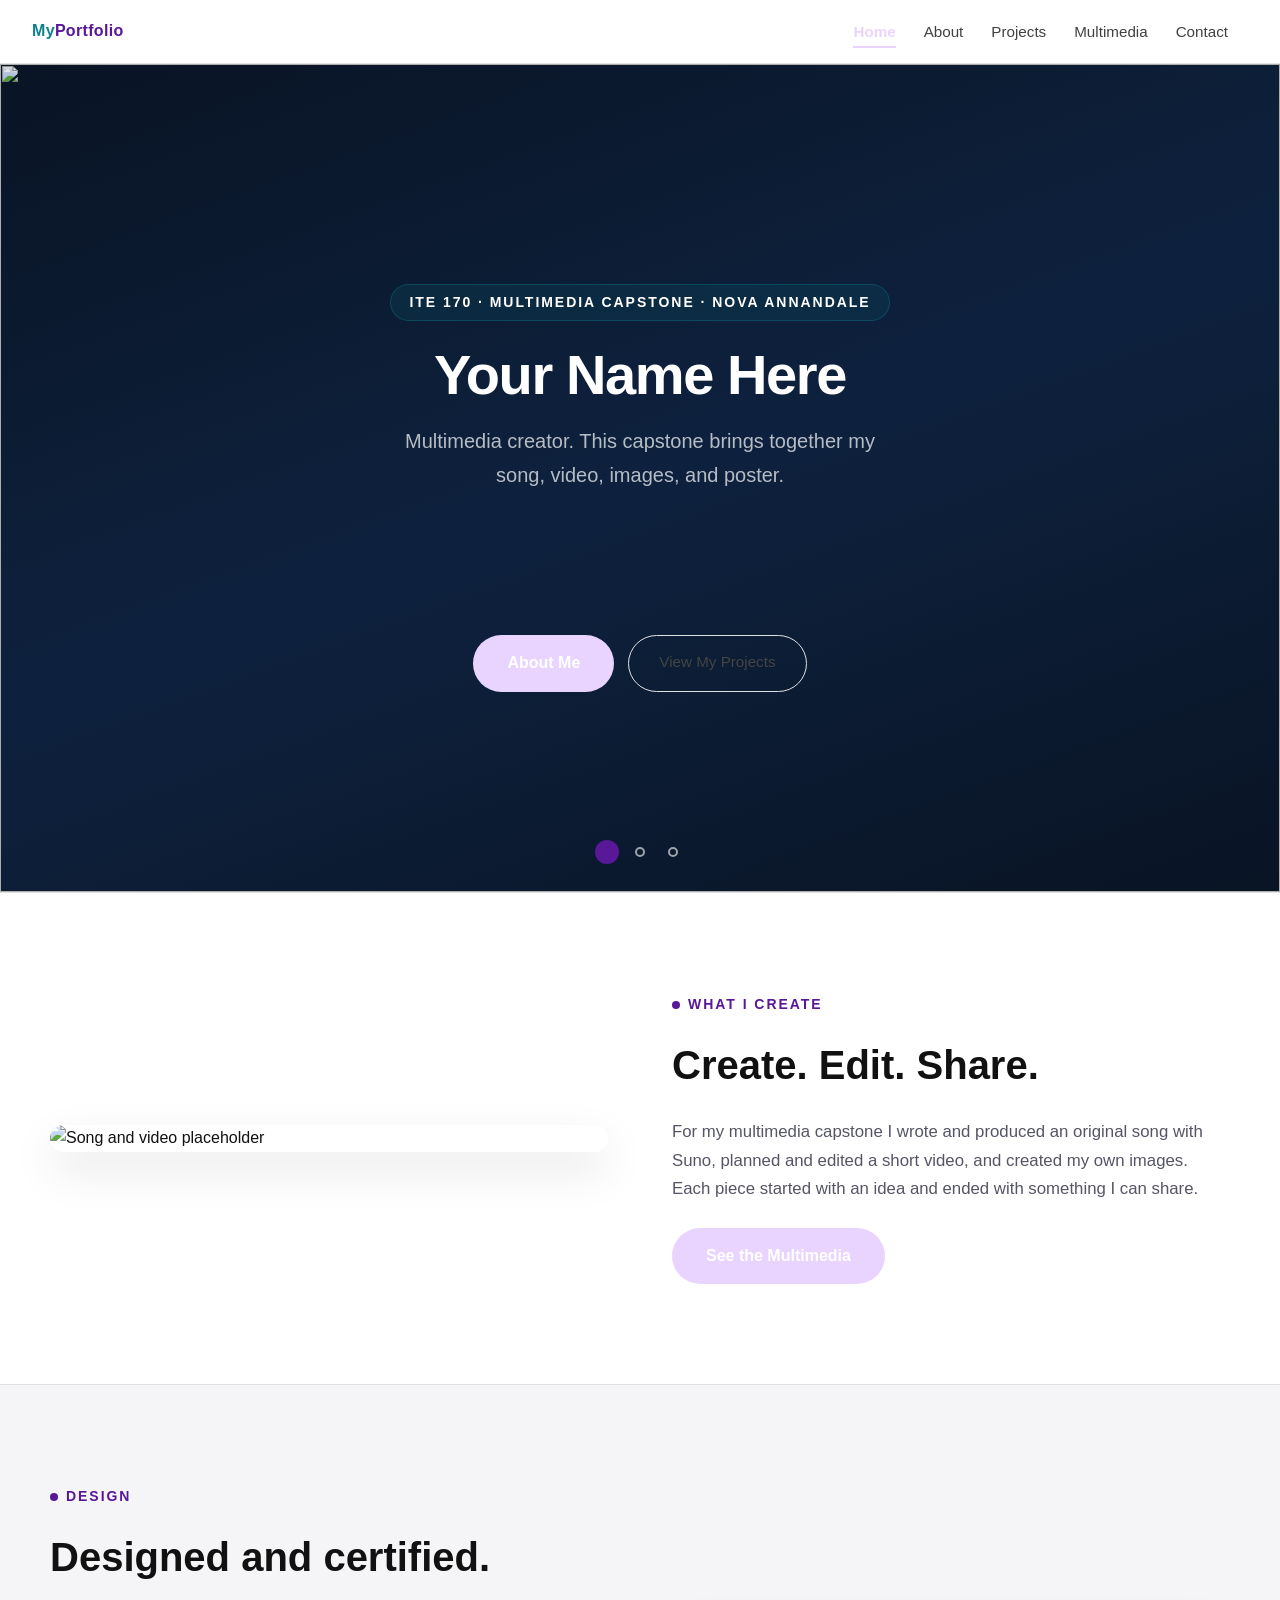
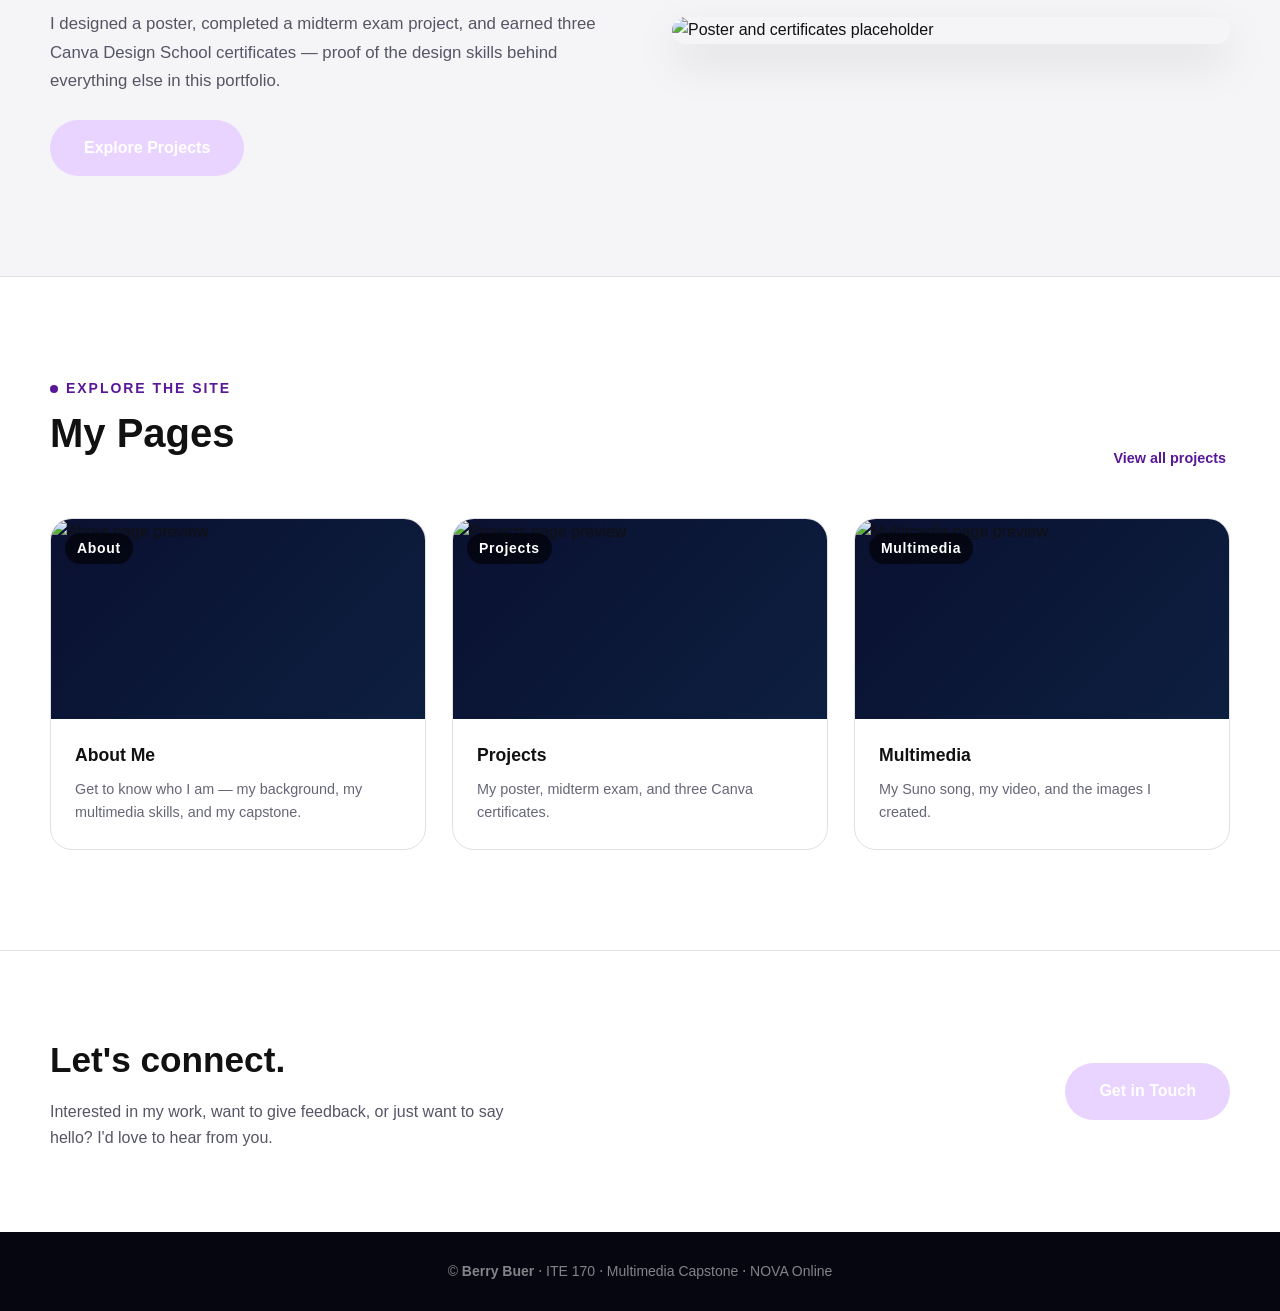
==== index.html @ a305ce29 "Initial upload of contents Minor changes to HTML content Major changes to CSS condense major CSS e" ====
<!DOCTYPE html>
<html lang="en">

<head>
  <meta charset="UTF-8">
  <meta name="viewport" content="width=device-width, initial-scale=1.0">
  <title>Multimedia Capstone Portfolio &ndash; ITE 170</title>
  <link rel="stylesheet" href="css/style.css">
  <style>
    /* The active slideshow dot pulses with the glowing ripple animation */
    .slide-dots button.active {
      animation: pulse-glow 1.8s ease-out infinite;
    }

    /* Dots grow smoothly when hovered */
    .slide-dots button {
      transition: transform .25s ease, background .3s, border-color .3s;
    }

    .slide-dots button:hover {
      transform: scale(1.35);
    }

    /* Skill icons wiggle and turn purple when you hover their card */
    .skill-card .skill-icon {
      display: inline-block;
      transition: transform .3s ease, color .3s ease;
    }

    .skill-card:hover .skill-icon {
      animation: wiggle .6s ease-in-out;
      color: var(--accent);
    }

    /* Skill bar fill upgrade: a shimmering gradient that also "grows" in.
       transform-origin: left center makes scaleX grow from the LEFT edge
       (like a loading bar) instead of from the middle. It starts at
       scaleX(0) (zero width) and animates to full width when JS adds
       the "visible" class to the card. */
    .skill-bar-fill {
      background: linear-gradient(90deg,
          var(--accent) 0%,
          #93c5fd 40%,
          #ffffff 50%,
          #93c5fd 60%,
          var(--accent) 100%);
      background-size: 200% 100%;
      /* extra-wide gradient so shimmer can slide */
      animation: shimmer 3s linear infinite;

      transform-origin: left center;
      transform: scaleX(0);
      transition: transform 1.2s cubic-bezier(.2, .8, .2, 1);
    }

    /* The image inside each slide fills the whole slide.
       object-fit: cover scales the image to cover the box completely
       (cropping the edges if needed) instead of squishing it. */
    .slide-media {
      position: absolute;
      inset: 0;
      width: 100%;
      height: 100%;
      object-fit: cover;
      object-position: center;
      /* keep the middle of the image visible */
    }

    /* Fallback dark-blue gradient backgrounds for each of the three slides,
       shown behind (or instead of) the slide images */
    .hero-slide:nth-child(1) {
      background: linear-gradient(160deg, #0a1628 0%, #0f2545 50%, #0a1628 100%);
    }

    .hero-slide:nth-child(2) {
      background: linear-gradient(160deg, #0c1a35 0%, #102040 50%, #080e20 100%);
    }

    .hero-slide:nth-child(3) {
      background: linear-gradient(160deg, #080e20 0%, #0e1e38 50%, #0c1a35 100%);
    }

    /* Semi-transparent dark tint layered over the slide images (z-index: 2,
       above the slides) so the white hero text stays easy to read. */
    .hero::before {
      content: "";
      position: absolute;
      inset: 0;
      background: var(--shadow);
      z-index: 2;
    }

    /* The text/buttons block. z-index: 3 puts it above the slides (0-1)
       and the dark tint (2), so it's always readable and clickable. */
    .hero-content {
      position: relative;
      z-index: 3;
      max-width: 840px;
      display: flex;
      flex-direction: column;
      align-items: center;
    }

    /* Container for the three rotating text blocks. The min-height reserves
       space so the layout doesn't jump when texts of different lengths swap. */
    .slide-text-wrapper {
      position: relative;
      width: 100%;
      min-height: 260px;
      margin-bottom: 32px;
    }

    /* Small pill-shaped badge above the headline ("ITE 170 · Multimedia...") */
    .hero-eyebrow {
      display: inline-block;
      font-size: .875rem;
      font-weight: 700;
      letter-spacing: .14em;
      text-transform: uppercase;
      color: var(--white);
      background: color-mix(in srgb, var(--blue) 14%, transparent);
      border: 1px solid color-mix(in srgb, var(--blue) 35%, transparent);
      padding: 6px 18px;
      border-radius: 999px;
      margin-bottom: 22px;
    }

    /* Big hero heading style (kept for pages that use an <h1> in the hero).
       clamp(min, preferred, max) makes the font size scale with the screen
       width but never smaller than 2.6rem or larger than 4.8rem.
       The heading is plain white, so it reads clearly over every slide. */
    .hero h1 {
      font-size: clamp(2.6rem, 6.5vw, 4.8rem);
      font-weight: 900;
      color: var(--white);
      line-height: 1.08;
      letter-spacing: -.025em;
      margin-bottom: 22px;
    }

    /* Subtitle paragraph under the hero heading (also responsive via clamp) */
    .hero-sub {
      font-size: clamp(1rem, 2.2vw, 1.3rem);

      color: var(--whiteShadow);

      max-width: 520px;

      margin: 0 auto 42px;

      line-height: 1.7;
    }

    /* Row of hero buttons; flex-wrap lets them stack on narrow screens */
    .hero-buttons {
      display: flex;
      gap: 14px;
      justify-content: center;

      flex-wrap: wrap;
    }

    /* ===== HERO SLIDESHOW ===== */

    /* The big dark banner at the top of the page. position: relative makes
       it the anchor that the absolutely-positioned slides sit inside.
       min-height: 92vh = almost the full height of the browser window.
       overflow: hidden clips anything that pokes outside the box. */
    .hero {
      position: relative;
      min-height: 92vh;
      display: flex;
      align-items: center;
      justify-content: center;
      text-align: center;
      padding: 120px 24px 100px;
      overflow: hidden;
      background: var(--mainText);
    }

    /* Each slide is stretched to fill the entire hero (inset: 0 = pin all
       four edges). All slides are stacked in the same spot; opacity: 0
       hides them, and the transition creates the slow cross-fade. */
    .hero-slide {
      position: absolute;
      inset: 0;

      opacity: 0;
      transition: opacity 1.2s ease;

      z-index: 0;
      background: var(--shadow);
    }

    /* The slide JavaScript marks "active" fades in and sits on top */
    .hero-slide.active {
      opacity: 1;
      z-index: 1;
    }

    /* ===== SLIDESHOW DOTS & ROTATING SLIDE TEXT ===== */

    /* Row of dot buttons pinned near the bottom of the hero.
       left: 50% + translateX(-50%) is the classic centering trick:
       move the left edge to the middle, then shift back by half its width. */
    .slide-dots {
      position: absolute;
      bottom: 28px;

      left: 50%;
      transform: translateX(-50%);

      display: flex;
      gap: 9px;
      z-index: 10;
    }

    /* Each dot: a small hollow circle */
    .slide-dots button {
      width: 9px;
      height: 9px;
      border-radius: 50%;

      border: 2px solid rgba(255, 255, 255, 0.35);

      background: transparent;

      cursor: pointer;
      transition: background .3s, border-color .3s;
      padding: 0;
    }

    /* The dot for the current slide fills in with the accent color */
    .slide-dots button.active {
      background: var(--accent);
      border-color: var(--accent);
    }

    /* The three headline/paragraph blocks are stacked on top of each other
       (all absolutely positioned at the same spot) and hidden by default.
       pointer-events: none makes invisible ones unclickable. */
    .slide-text {
      position: absolute;
      top: 0;
      left: 0;
      width: 100%;
      text-align: center;

      opacity: 0;
      transition: opacity 1.2s ease;

      pointer-events: none;
    }

    /* The "active" text block fades in and becomes clickable again */
    .slide-text.active {
      opacity: 1;
      pointer-events: auto;
    }

    /* Big white headline inside each slide text (responsive size via clamp).
       Slide 1 uses h1 (the page's main heading); slides 2 and 3 use h2. */
    .slide-text h1,
    .slide-text h2 {
      font-size: clamp(2rem, 5vw, 3.5rem);
      font-weight: 900;
      color: #fff;
      line-height: 1.15;
      margin-bottom: 16px;
      text-align: center;
    }

    /* Supporting paragraph under each slide headline */
    .slide-text p {
      font-size: clamp(1rem, 2vw, 1.25rem);
      color: rgba(255, 255, 255, 0.7);
      max-width: 520px;
      text-align: center;
      line-height: 1.7;
    }

    /* ===== CONTENT SECTIONS (SHARED STYLES) ===== */

    /* Small uppercase purple label above each section heading
       (e.g. "WHAT I BUILD") */
    .section-label {
      display: block;

      font-size: .875rem;
      font-weight: 800;
      letter-spacing: .14em;

      text-transform: uppercase;
      color: var(--accent);

      margin-bottom: 10px;
    }

    /* Main section heading; clamp() scales it between 1.7rem and 2.5rem
       depending on screen width */
    .section-heading {
      font-size: clamp(1.7rem, 3.2vw, 2.5rem);

      font-weight: 800;
      line-height: 1.15;
      color: var(--mainText);
      margin-bottom: 14px;
    }

    /* Gray descriptive paragraph under section headings */
    .section-sub {
      font-size: 1.05rem;
      color: #556;

      line-height: 1.7;
      max-width: 600px;
    }

    /* Generic centered content wrapper with a max width so text
       doesn't stretch too wide on big monitors */
    .inner {
      max-width: 1180px;
      margin: 0 auto;

      padding: 0 24px;
    }

    /* Base spacing for every big page section, with a thin divider on top */
    .section {
      padding: 100px 24px;

      border-top: 1px solid var(--soft-border);
    }

    /* Alternating section backgrounds: white vs. light gray */
    .section.white {
      background: var(--white);
    }

    .section.gray {
      background: var(--bg);
    }

    /* Two-column feature layout: image in one column, text in the other,
       side by side and vertically centered (CSS Grid, 1fr 1fr = equal halves) */
    .feature-inner {
      max-width: 1180px;
      margin: 0 auto;

      display: grid;
      grid-template-columns: 1fr 1fr;

      gap: 64px;

      align-items: center;
    }

    /* The "reverse" trick: direction: rtl (right-to-left) makes the grid
       lay out its columns in the opposite order, so the image swaps sides
       WITHOUT changing the HTML. */
    .feature-inner.reverse {
      direction: rtl;
    }

    /* ...but set the children back to ltr so the text itself still
       reads normally left-to-right */
    .feature-inner.reverse>* {
      direction: ltr;
    }

    /* The text column: stacks label, heading, paragraph, and button vertically */
    .feature-text {
      display: flex;
      flex-direction: column;
      gap: 16px;
    }

    /* Dark rounded placeholder box used when a feature has no real image yet */
    .feature-visual .placeholder {
      width: 100%;
      min-height: 340px;
      border-radius: 24px;
      background: linear-gradient(135deg, #080d2a, #0a1f3a);
      box-shadow: var(--card-shadow);
      display: flex;
      align-items: center;
      justify-content: center;

      color: var(--whiteShadow);

      font-size: .875rem;
      text-align: center;
      padding: 24px;
    }

    /* Bigger tap area for the slideshow dots (24 x 24), the dot itself stays small */
    .slide-dots button {
      width: 24px;
      height: 24px;
      padding: 0;
      border: 0;
      background: transparent;
      position: relative;
      cursor: pointer;
    }

    .slide-dots button::before {
      content: "";
      position: absolute;
      inset: 7px;
      border-radius: 50%;
      border: 2px solid rgba(255, 255, 255, 0.6);
      background: transparent;
    }

    .slide-dots button.active::before {
      background: var(--accent);
      border-color: var(--accent);
    }
  </style>
  <!-- Loads the Phosphor icon font library from a CDN (lets us use <i> icon tags) -->
  <script defer src="https://unpkg.com/@phosphor-icons/web@2.1.2"></script>
</head>

<body>

  <!-- Dark, semi-transparent overlay that covers the page behind the mobile menu.
       Hidden by default; JavaScript shows it when the menu opens.
       Clicking it closes the mobile menu. -->
  <div class="mobile-overlay" id="mobileOverlay" onclick="closeMobileNav()"></div>

  <!-- ================= HEADER / TOP NAVIGATION BAR =================
       Fixed bar that stays pinned to the top of the screen while you scroll.
       Contains the site logo (brand), the desktop nav links, and the
       hamburger button that appears on small screens. -->
  <header>

    <!-- Site logo / brand name; links back to the home page.
         The <span> lets CSS color part of the name differently. -->
    <a class="brand" href="index.html">My<span>Portfolio</span>
    </a>

    <!-- Main navigation links, shown only on desktop-size screens.
         The "active" class highlights the page you are currently on. -->
    <nav class="desktop-nav">
      <a href="index.html" class="active">Home</a>
      <a href="about.html">About</a>
      <a href="projects.html">Projects</a>
      <a href="multimedia.html">Multimedia</a>
      <a href="contact.html">Contact</a>
    </nav>

    <!-- Right side of the header: holds the mobile hamburger button -->
    <div class="header-actions">

      <!-- Hamburger button: hidden on desktop, visible on small screens.
           Clicking it runs the JavaScript function that slides the mobile menu open.
           aria-label describes the button for screen readers. -->
      <button class="mobile-toggle" aria-label="Open navigation" onclick="openMobileNav()">
        <span class="bar"></span>
      </button>

    </div>

  </header>

  <!-- ================= MOBILE NAVIGATION DRAWER =================
       Slide-in menu for phones/tablets. It sits off-screen (right: -100%)
       until JavaScript adds the "open" class, which slides it into view.
       Every link also calls closeMobileNav() so the menu closes after you tap. -->
  <nav class="mobile-nav" id="mobileNav" aria-label="Mobile navigation">

    <!-- "X" button in the corner that closes the drawer -->
    <button class="mobile-nav-close" aria-label="Close navigation" onclick="closeMobileNav()">
      &times;
    </button>

    <!-- Small uppercase heading inside the drawer -->
    <span class="mobile-nav-label">Navigation</span>

    <!-- Same page links as the desktop nav, styled for the drawer -->
    <a href="index.html" class="active" onclick="closeMobileNav()">Home</a>
    <a href="about.html" onclick="closeMobileNav()">About</a>
    <a href="projects.html" onclick="closeMobileNav()">Projects</a>
    <a href="multimedia.html" onclick="closeMobileNav()">Multimedia</a>
    <a href="contact.html" onclick="closeMobileNav()">Contact</a>

    <!-- Call-to-action button pinned to the bottom of the drawer -->
    <div class="mobile-nav-cta">
      <a href="contact.html" onclick="closeMobileNav()">Let's Connect <i class="ph ph-arrow-right"
          aria-hidden="true"></i></a>
    </div>

  </nav>

  <!-- ================= MAIN PAGE CONTENT =================
       padding-top: 64px pushes the content down so it isn't hidden
       underneath the fixed 64px-tall header. -->
  <main class="page-main">

    <!-- ================= HERO SLIDESHOW =================
         Full-screen banner at the top of the page. Three background slides
         are stacked on top of each other; JavaScript rotates which one has
         the "active" class every 4 seconds, fading between them.
         The matching text blocks and dot buttons rotate in sync. -->
    <section class="hero">

      <!-- Slide 1 background image (starts visible because it has "active") -->
      <div class="hero-slide active">
        <img src="https://placehold.co/1920x1080/e8e8ed/86868b?text=Slide%5Cn1" class="slide-media" alt="">
      </div>

      <!-- Slide 2 background image (hidden until JavaScript makes it active) -->
      <div class="hero-slide">
        <img src="https://placehold.co/1920x1080/e8e8ed/86868b?text=Slide%5Cn2" class="slide-media" alt="">

      </div>

      <!-- Slide 3 background image -->
      <div class="hero-slide">
        <img src="https://placehold.co/1920x1080/e8e8ed/86868b?text=Slide%5Cn3" class="slide-media" alt="">
      </div>

      <!-- Text layer that sits on top of the slide images -->
      <div class="hero-content">

        <!-- Small pill-shaped badge above the headline -->
        <span class="hero-eyebrow">ITE 170 · Multimedia Capstone · NOVA Annandale</span>

        <!-- Holds the three headline/paragraph pairs; only the "active" one is visible,
             and it changes together with the background slides -->
        <div class="slide-text-wrapper">

          <!-- Text for slide 1 (visible first) -->
          <div class="slide-text active">
            <!-- h1: the one main heading on this page (screen readers jump to it) -->
            <h1>Your Name Here</h1>
            <p>Multimedia creator. This capstone brings together my
              song, video, images, and poster.</p>
          </div>

          <!-- Text for slide 2 -->
          <div class="slide-text">
            <h2>Sound, Video &amp; Image</h2>
            <p>An original Suno song, a short video, and images I
              created and edited myself.</p>
          </div>

          <!-- Text for slide 3 -->
          <div class="slide-text">
            <h2>Design &amp; Certified Skills</h2>
            <p>A poster, a midterm exam project, and three Canva
              Design School certificates.</p>
          </div>

        </div>

        <!-- Two main action buttons under the hero text -->
        <div class="hero-buttons">
          <a href="about.html" class="btn-primary">About Me <i class="ph ph-arrow-right" aria-hidden="true"></i></a>
          <a href="projects.html" class="btn-secondary">View My Projects</a>
        </div>

      </div>

      <!-- The three small dot buttons at the bottom of the hero.
           Clicking a dot jumps directly to that slide via goToSlide(n). -->
      <div class="slide-dots" id="slideDots">
        <button class="active" onclick="goToSlide(0)" aria-label="Slide 1"></button>
        <button onclick="goToSlide(1)" aria-label="Slide 2"></button>
        <button onclick="goToSlide(2)" aria-label="Slide 3"></button>
      </div>

    </section>

    <!-- ================= CONTENT SECTION 1: "WHAT I CREATE" =================
         Two-column feature section (image on the left, text on the right).
         The "fade-up" class makes it animate into view as you scroll to it. -->
    <section class="section white" id="about">
      <div class="feature-inner fade-up">

        <!-- Left column: placeholder screenshot image -->
        <div class="feature-visual">
          <img class="feature-img" src="https://placehold.co/800x520/e8e8ed/86868b?text=Song+%26+Video"
            alt="Song and video placeholder" loading="lazy">
        </div>

        <!-- Right column: label, heading, description, and button -->
        <div class="feature-text">
          <span class="section-label">What I Create</span>
          <h2 class="section-heading">Create. Edit. Share.</h2>
          <p class="section-sub">
            For my multimedia capstone I wrote and produced an original
            song with Suno, planned and edited a short video, and created
            my own images. Each piece started with an idea and ended with
            something I can share.
          </p>
          <a href="multimedia.html" class="btn-primary feature-btn">
            See the Multimedia <i class="ph ph-arrow-right" aria-hidden="true"></i>
          </a>
        </div>

      </div>
    </section>

    <!-- ================= CONTENT SECTION 2: "DESIGN & CERTIFICATES" =================
         Same two-column layout, but the "reverse" class flips it so the
         image appears on the RIGHT and the text on the LEFT, for variety. -->
    <section class="section gray">
      <div class="feature-inner reverse fade-up">

        <!-- Image column -->
        <div class="feature-visual">
          <img class="feature-img" src="https://placehold.co/800x520/e8e8ed/86868b?text=Poster+%26+Certificates"
            alt="Poster and certificates placeholder" loading="lazy">
        </div>

        <!-- Text column -->
        <div class="feature-text">
          <span class="section-label">Design</span>
          <h2 class="section-heading">Designed and certified.</h2>
          <p class="section-sub">
            I designed a poster, completed a midterm exam project, and
            earned three Canva Design School certificates — proof of the
            design skills behind everything else in this portfolio.
          </p>
          <a href="projects.html" class="btn-primary feature-btn">
            Explore Projects <i class="ph ph-arrow-right" aria-hidden="true"></i>
          </a>
        </div>

      </div>
    </section>

    <!-- ================= PROJECT CARDS SECTION: "MY PAGES" =================
         A responsive grid of clickable cards, one for each page of the site.
         Each card is one big <a> link containing a thumbnail image, a tag
         badge, a title, and a short description. -->
    <section class="section white" id="projects">

      <!-- Section title row: label + heading on the left, "View all" link on the right -->
      <div class="projects-header fade-up">
        <div>
          <span class="section-label">Explore the Site</span>
          <h2 class="section-heading heading-tight">My Pages</h2>
        </div>
        <a href="projects.html" class="view-all">View all projects <i class="ph ph-arrow-right"
            aria-hidden="true"></i></a>
      </div>

      <!-- Grid container: cards automatically wrap to fit the screen width -->
      <div class="project-grid">

        <!-- Card 1: links to the About page -->
        <a href="about.html" class="project-card fade-up">

          <!-- Thumbnail area: image plus a small tag badge in the corner.
               loading="lazy" tells the browser to wait to load the image
               until it's about to scroll into view (faster page load). -->
          <div class="card-thumb">
            <img src="https://placehold.co/600x400/e8e8ed/86868b?text=About+Me" alt="About page preview" loading="lazy">
            <span class="card-tag">About</span>
          </div>

          <!-- Card text: title and short description -->
          <div class="card-body">
            <h3>About Me</h3>

            <p>Get to know who I am — my background, my multimedia skills, and my capstone.</p>
          </div>

        </a>

        <!-- Card 2: links to the Projects page -->
        <a href="projects.html" class="project-card fade-up">
          <div class="card-thumb">
            <img src="https://placehold.co/600x400/e8e8ed/86868b?text=Projects" alt="Projects page preview"
              loading="lazy">
            <span class="card-tag">Projects</span>
          </div>
          <div class="card-body">
            <h3>Projects</h3>
            <p>My poster, midterm exam, and three Canva certificates.</p>
          </div>
        </a>

        <!-- Card 3: links to the Multimedia page -->
        <a href="multimedia.html" class="project-card fade-up">
          <div class="card-thumb">
            <img src="https://placehold.co/600x400/e8e8ed/86868b?text=Multimedia" alt="Multimedia page preview"
              loading="lazy">
            <span class="card-tag">Multimedia</span>
          </div>
          <div class="card-body">
            <h3>Multimedia</h3>
            <p>My Suno song, my video, and the images I created.</p>
          </div>
        </a>

      </div>
    </section>

    <!-- ================= CALL-TO-ACTION (CTA) BAND =================
         Wide strip near the bottom inviting visitors to reach out.
         The button goes to your Contact page. There is no mailto: link on purpose:
         spam bots read every public page looking for email addresses. -->
    <section class="cta-band" id="contact">
      <div class="cta-inner fade-up">

        <!-- Invitation heading and message -->
        <div class="cta-text">
          <h2>Let's connect.</h2>
          <p>
            Interested in my work, want to give feedback, or just want to say hello?
            I'd love to hear from you.
          </p>
        </div>

        <!-- Get in Touch button: opens the Contact page and its form -->
        <a href="contact.html" class="btn-primary">
          Get in Touch <i class="ph ph-arrow-right" aria-hidden="true"></i>
        </a>

      </div>
    </section>

  </main>

  <!-- ================= FOOTER =================
       Dark strip at the very bottom with the copyright line and course info. -->
  <footer>
    <p>&copy; <strong>Berry Buer</strong> &sdot; ITE 170 &sdot; Multimedia Capstone &sdot; NOVA Online</p>
  </footer>

  <!-- ================= JAVASCRIPT =================
       All the page's interactive behavior:
       1. The hero slideshow (auto-rotates every 4 seconds, dots jump to a slide)
       2. Opening/closing the mobile navigation drawer
       3. Closing the drawer with the Escape key
       4. The scroll-triggered "fade-up" animation using IntersectionObserver -->
  <script>

    // --- Slideshow setup: grab all the pieces the slideshow needs ---

    // All three background slide <div>s in the hero
    const slides = document.querySelectorAll('.hero-slide');

    // The three matching headline/paragraph text blocks
    const slideTexts = document.querySelectorAll('.slide-text-wrapper .slide-text');

    // The three dot buttons at the bottom of the hero
    const dotButtons = document.querySelectorAll('#slideDots button');

    // Index (0, 1, or 2) of the slide currently showing
    let currentSlide = 0;

    // Holds the timer ID so we can cancel/restart the auto-rotation
    let slideTimer;

    // Switches the slideshow to slide number n.
    // It removes "active" from the current slide/text/dot, then adds
    // "active" to the new ones — CSS handles the actual fade animation.
    function goToSlide(n) {

      slides[currentSlide].classList.remove('active');
      slideTexts[currentSlide].classList.remove('active');
      dotButtons[currentSlide].classList.remove('active');

      currentSlide = n;

      slides[currentSlide].classList.add('active');
      slideTexts[currentSlide].classList.add('active');
      dotButtons[currentSlide].classList.add('active');

      // Restart the 4-second timer so a manual dot click doesn't
      // cause the next auto-advance to happen too soon
      startSlideTimer();
    }

    // Advances to the next slide. The % (remainder) math wraps
    // back around to slide 0 after the last slide.
    function nextSlide() {

      goToSlide((currentSlide + 1) % slides.length);
    }

    // Reduce motion: if the visitor turned on "Reduce motion" in their
    // computer's settings, the slides stay still. The dots still work.
    const calmMotion = window.matchMedia('(prefers-reduced-motion: reduce)');

    // Starts (or restarts) the automatic rotation: a new slide every 4000 ms (4 seconds),
    // unless the visitor asked for less motion
    function startSlideTimer() {
      clearInterval(slideTimer);
      if (!calmMotion.matches) slideTimer = setInterval(nextSlide, 4000);
    }

    startSlideTimer();

    // If the setting changes while the page is open, follow it
    calmMotion.addEventListener('change', startSlideTimer);

    // --- Mobile navigation drawer ---

    // Opens the mobile menu: slides the drawer in, shows the dark overlay,
    // and locks the page so it can't scroll behind the open menu
    function openMobileNav() {

      document.getElementById('mobileNav').classList.add('open');

      document.getElementById('mobileOverlay').classList.add('show');

      document.body.style.overflow = 'hidden';
    }

    // Closes the mobile menu: slides the drawer out, hides the overlay,
    // and lets the page scroll again
    function closeMobileNav() {

      document.getElementById('mobileNav').classList.remove('open');

      document.getElementById('mobileOverlay').classList.remove('show');

      document.body.style.overflow = '';

    }

    // Keyboard shortcut: pressing the Escape key closes the mobile menu
    // (good for accessibility and convenience)
    document.addEventListener('keydown', function (e) {

      if (e.key === 'Escape') closeMobileNav();
    });

    // --- Scroll animation ("fade-up" effect) ---

    // IntersectionObserver watches elements and tells us when they
    // scroll into the visible part of the screen
    const observer = new IntersectionObserver(

      // This runs whenever a watched element enters or leaves the screen
      function (entries) {
        entries.forEach(function (entry) {

          // If the element is now on screen...
          if (entry.isIntersecting) {

            // ...add "visible", which triggers the CSS fade/slide-up animation
            entry.target.classList.add('visible');

            // Stop watching it — the animation only needs to play once
            observer.unobserve(entry.target);
          }
        });
      },

      {
        // Fire when at least 10% of the element is visible
        threshold: 0.1,

        // Shrink the detection area by 40px at the bottom, so elements
        // animate slightly AFTER they enter the screen (looks smoother)
        rootMargin: '0px 0px -40px 0px'

      }
    );

    // Find every element with the "fade-up" class and start watching it
    document.querySelectorAll('.fade-up').forEach(function (el) {
      observer.observe(el);

    });

  </script>

</body>

</html>
---- css/style.css ----
/* 
im gonna collect all the unifying CSS and condense it into one doc
id or class specific tags can go into internal css for each doc

the index.css header doesn't match the rest of the headers
*/

:root {
    /* fill with our own colors and whatnot */
    --bg: rgb(245, 245, 247);
    --mainText: rgb(17, 17, 17);

    --white: rgb(255, 255, 255);
    --purple: rgb(233, 212, 255);
    --accent-dark: rgb(233, 212, 255);
    --accent: rgb(88, 24, 152);
    --blue: rgb(11, 130, 140);
    --soft-border: rgb(224, 224, 229);

    --whiteShadow: rgba(255, 255, 255, .5);
    --shadow: rgba(0, 0, 0, 0.1);
    --card-shadow: 0 18px 45px var(--shadow);
    /* soft drop shadow used on cards/images */

    --soft-border: rgb(224, 224, 229);
}

/* ===== @KEYFRAMES ANIMATIONS =====
   Reusable named animations. Each one defines the "frames" of a motion;
   an element plays it via the animation: property. */

/* float — gentle up-and-down bobbing (used on the hero eyebrow badge) */
@keyframes float {

    0%,
    100% {
        transform: translateY(0);
    }

    50% {
        transform: translateY(-6px);
    }
}

/* pulse-glow — a purple ring that expands outward and fades, like a
       ripple (used on the active slideshow dot and the section-label dot) */
@keyframes pulse-glow {

    0%,
    100% {
        box-shadow: 0 0 0 0 color-mix(in srgb, var(--purple) 60%, transparent);
    }

    50% {
        box-shadow: 0 0 0 8px color-mix(in srgb, var(--purple) 0%, transparent);
    }
}

/* shimmer — slides a wide gradient across an element so a highlight
       appears to sweep over it (used on the skill progress bars) */
@keyframes shimmer {
    0% {
        background-position: -200% 0;
    }

    100% {
        background-position: 200% 0;
    }
}

/* wiggle — quick left-right rotation shake (used on skill icons on hover) */
@keyframes wiggle {

    0%,
    100% {
        transform: rotate(0deg);
    }

    25% {
        transform: rotate(-8deg);
    }

    75% {
        transform: rotate(8deg);
    }
}

/* arrow-nudge — nudges an element 4px right and back (for arrow icons) */
@keyframes arrow-nudge {

    0%,
    100% {
        transform: translateX(0);
    }

    50% {
        transform: translateX(4px);
    }
}

/* scroll-bounce — small downward bounce with a fade, for a
       "scroll down" indicator */
@keyframes scroll-bounce {

    0%,
    100% {
        transform: translateY(0);
        opacity: .5;
    }

    50% {
        transform: translateY(8px);
        opacity: 1;
    }
}

/* Aurora animation: slides the gradient layers from one corner to the
       other and back (the "alternate" keyword above reverses it) */
@keyframes aurora {
    0% {
        background-position: 0% 0%, 100% 100%, 50% 50%;
    }

    100% {
        background-position: 100% 100%, 0% 0%, 50% 50%;
    }
}

/* Animation for [.page-hero.hero-gradient::before]: over 14s the gradient layers move
       from one corner to the opposite corner, then reverse (alternate). */
@keyframes pj-aurora {
    0% {
        background-position: 0% 0%, 100% 100%, 50% 50%;
    }

    100% {
        background-position: 100% 100%, 0% 0%, 50% 50%;
    }
}

/* Gentle bobbing motion: element floats up 5px and back down */
@keyframes pj-float {

    0%,
    100% {
        transform: translateY(0);
    }

    50% {
        transform: translateY(-5px);
    }
}

/* Pulsing glow: a purple ring expands outward and fades away,
       like a ripple, then repeats. */
@keyframes pj-pulse-glow {

    0%,
    100% {
        box-shadow: 0 0 0 0 color-mix(in srgb, var(--purple) 50%, transparent);
    }

    50% {
        box-shadow: 0 0 0 8px color-mix(in srgb, var(--purple) 0%, transparent);
    }
}

/* Slowly drifts the gradient blobs from one corner to the other and
       back (the animation alternates direction) */
@keyframes mm-aurora {
    0% {
        background-position: 0% 0%, 100% 100%, 50% 50%;
    }

    100% {
        background-position: 100% 100%, 0% 0%, 50% 50%;
    }
}

/* Flip the cursor's border color on and off to make it blink */
@keyframes blink {

    0%,
    100% {
        border-color: var(--purple);
    }

    50% {
        border-color: transparent;
    }
}

/* Gentle 5px up-and-down bob (used on the hero eyebrow below) */
@keyframes mm-float {

    0%,
    100% {
        transform: translateY(0);
    }

    50% {
        transform: translateY(-5px);
    }
}

/* Soft purple ring that expands outward and fades, like a radar ping
       (used on the section-label dot below) */
@keyframes mm-pulse-glow {

    0%,
    100% {
        box-shadow: 0 0 0 0 color-mix(in srgb, var(--purple) 50%, transparent);
    }

    50% {
        box-shadow: 0 0 0 8px color-mix(in srgb, var(--purple) 0%, transparent);
    }
}

/* Animation: slides the gradient layers from one corner to the other
       and back (14s, forever), creating the drifting-light effect. */
@keyframes ct-aurora {
    0% {
        background-position: 0% 0%, 100% 100%, 50% 50%;
    }

    100% {
        background-position: 100% 100%, 0% 0%, 50% 50%;
    }
}

/* ===== SCROLL ANIMATION (FADE-UP) =====
   Works together with the IntersectionObserver JavaScript in index.html:
   elements start invisible and shifted down; when they scroll into view,
   JS adds the "visible" class and they fade + slide up into place. */

/* Starting state: invisible and pushed 36px down */
.fade-up {
    opacity: 0;

    transform: translateY(36px);

    transition: opacity .8s ease, transform .8s ease;
}

/* Final state (added by JS): fully visible, back in normal position */
.fade-up.visible {
    opacity: 1;

    transform: translateY(0);
}

/* Stagger effect: sibling fade-up elements (like the three project
       cards) each wait slightly longer, so they animate one after another */
.fade-up:nth-child(2) {
    transition-delay: .08s;
}

.fade-up:nth-child(3) {
    transition-delay: .16s;
}

.fade-up:nth-child(4) {
    transition-delay: .24s;
}

.fade-up:nth-child(5) {
    transition-delay: .32s;
}

.fade-up:nth-child(6) {
    transition-delay: .40s;
}

/* ===== RESET & BASE STYLES ===== */
*,
*::before,
*::after {
    margin: 0;
    padding: 0;
    box-sizing: border-box;
}

html {
    scroll-behavior: smooth;
}

body {
    font-family: -apple-system, BlinkMacSystemFont, "Segoe UI", Roboto, sans-serif;
    background: var(--light-bg);
    color: var(--mainText);
    overflow-x: hidden;
    line-height: 1.65;
}

img,
video {
    max-width: 100%;
    display: block;
}

/* ===== HEADER / DESKTOP NAVIGATION ===== */
header {
    display: flex;
    align-items: center;
    justify-content: space-between;
    padding: 0 32px;
    z-index: 1000;
    position: fixed;
    top: 0;
    left: 0;
    width: 100%;
    height: 64px;
    background: var(--whiteShadow);
    backdrop-filter: blur(20px);
    -webkit-backdrop-filter: blur(20px);
    border-bottom: 1px solid var(--shadow);
}

/* ===== FOOTER ===== */
/* Dark strip at the very bottom with faint white text */
footer {
    background: #060611;
    color: var(--whiteShadow);
    text-align: center;
    padding: 28px 24px;
    font-size: .875rem;
}

/* Footer links match the faint footer text (no underline) */
footer a {
    color: var(--whiteShadow);
    text-decoration: none;
}

/* Footer name, slightly brighter than the rest of the footer line */
footer strong {
    color: var(--whiteShadow);
}

/* Site logo text ("YourName") in the top-left corner */
.brand {
    font-weight: 800;
    font-size: 1rem;
    letter-spacing: .02em;
    text-decoration: none;
    color: var(--blue);
}

/* The <span> half of the logo gets the accent color */
.brand span {
    color: var(--accent);
}

/* Logo hover: letters tighten together and the accent word turns blue */
.brand {
    transition: letter-spacing .3s ease;
}

.brand:hover {
    letter-spacing: 0;
}

.brand span {
    transition: color .3s ease;
}

.brand:hover span {
    color: var(--blue);
}

/* Row of desktop nav links. margin-left: auto pushes the whole
       group to the right side of the header. */
.desktop-nav {
    display: flex;
    gap: 28px;
    font-size: .95rem;
    font-weight: 500;
    /* had to copy these margins to the other files since they didn't match*/
    margin-left: auto;
    margin-right: 20px;
}

/* Individual nav links: slightly faded until you interact with them */
.desktop-nav a {
    text-decoration: none;
    color: var(--mainText);
    opacity: .8;
    transition: opacity .2s, color .2s;
}

/* On hover: full opacity and blue color */
.desktop-nav a:hover {
    opacity: 1;
    color: var(--blue);
}

/* The link for the page you're currently on: purple and bolder */
.desktop-nav a.active {
    color: var(--purple);
    opacity: 1;
    font-weight: 600;
}


/* Hamburger menu button. display: none hides it on desktop —
       the 900px media query at the bottom switches it to display: flex
       on small screens. */
.mobile-toggle {
    display: none;
    width: 38px;
    height: 38px;
    border-radius: 10px;
    border: 1.5px solid rgba(0, 0, 0, 0.12);
    background: var(--white);

    cursor: pointer;

    align-items: center;
    justify-content: center;
    flex-direction: column;
    gap: 5px;

    transition: background .2s;
}

/* Light gray tint when hovering the hamburger button */
.mobile-toggle:hover {
    background: #eef0f6;
}

/* The three hamburger lines: only ONE <span class="bar"> exists in the
       HTML — the top and bottom lines are drawn with ::before and ::after
       pseudo-elements, so no extra markup is needed. */
.mobile-toggle .bar,
.mobile-toggle .bar::before,
.mobile-toggle .bar::after {
    width: 20px;
    height: 2px;

    background: var(--mainText);

    border-radius: 2px;

    display: block;

    transition: transform .3s, opacity .3s;
}

/* The middle bar is the positioning anchor for the other two */
.mobile-toggle .bar {
    position: relative;
}

/* Top hamburger line: drawn 6px above the middle bar */
.mobile-toggle .bar::before {
    content: "";

    position: absolute;
    top: -6px;
    left: 0;
}

/* Bottom hamburger line: drawn 6px below the middle bar */
.mobile-toggle .bar::after {
    content: "";

    position: absolute;
    top: 6px;
    left: 0;
}

/* ===== MOBILE NAVIGATION DRAWER ===== */

/* The slide-in menu panel. It's parked OFF-screen (right: -100%) until
       JavaScript adds the "open" class, then the transition slides it in
       from the right. Dark frosted-glass look via backdrop-filter. */
.mobile-nav {
    position: fixed;
    top: 0;
    right: -100%;
    /* hidden: pushed completely off the right edge */
    width: 76%;
    max-width: 300px;
    height: 100vh;
    /* full viewport height */
    background: var(--mainText);
    backdrop-filter: blur(24px);
    -webkit-backdrop-filter: blur(24px);
    display: flex;
    flex-direction: column;
    padding: 80px 28px 40px;
    transition: right .32s ease;
    /* animates the slide in/out */
    z-index: 999;
    border-left: 1px solid var(--whiteShadow);
}

/* When JavaScript adds "open", the drawer slides to right: 0 (visible) */
.mobile-nav.open {
    right: 0;
}

/* Dark see-through layer behind the open drawer. inset: 0 is shorthand
       for top/right/bottom/left all 0, i.e. cover the whole screen.
       Hidden until JavaScript adds the "show" class. */
.mobile-overlay {
    display: none;
    position: fixed;
    inset: 0;
    background: var(--shadow);
    z-index: 998;
}

/* Shown while the mobile menu is open */
.mobile-overlay.show {
    display: block;
}

/* Round "X" close button in the top-right corner of the drawer */
.mobile-nav-close {
    position: absolute;
    top: 20px;
    right: 20px;
    width: 36px;
    height: 36px;
    border-radius: 50%;
    /* perfect circle */
    background: var(--whiteShadow);
    border: 1px solid var(--whiteShadow);
    color: var(--white);
    font-size: 1.2rem;
    cursor: pointer;
    display: flex;
    align-items: center;
    justify-content: center;
    transition: background .2s;
}

/* Slightly brighter circle on hover */
.mobile-nav-close:hover {
    background: var(--whiteShadow);
}

/* Small uppercase "NAVIGATION" label at the top of the drawer */
.mobile-nav-label {
    font-size: .875rem;
    font-weight: 700;
    letter-spacing: .14em;
    text-transform: uppercase;
    color: var(--whiteShadow);
    margin-bottom: 24px;
}

/* Large white menu links inside the drawer, each with a faint divider line */
.mobile-nav a {
    text-decoration: none;
    color: var(--whiteShadow);
    font-size: 1.5rem;
    font-weight: 700;
    margin-bottom: 6px;
    padding: 10px 0;
    border-bottom: 1px solid var(--whiteShadow);
    transition: color .2s, padding-left .2s;
    display: block;
}

/* Hover: link turns purple and nudges right slightly */
.mobile-nav a:hover {
    color: var(--blue);
    text-decoration: underline;
    text-underline-offset: 6px;
    padding-left: 6px;
}

/* Current page's link stays purple */
.mobile-nav a.active {
    color: var(--blue);
    text-decoration: underline;
    text-underline-offset: 6px;
}

/* Hamburger bars squeeze narrower when the button is hovered
       (targets a .bar class — the current HTML uses <span> instead) */
.mobile-toggle .bar {
    transition: transform .3s ease;
}

.mobile-toggle:hover .bar {
    transform: scaleX(.7);
}

/* Mobile menu links start invisible and shifted right... */
.mobile-nav a {
    opacity: 0;
    transform: translateX(20px);
    transition: color .2s, padding-left .2s,
        opacity .4s ease, transform .4s ease;
}

/* ...then slide in one after another when the menu opens, each with a
       slightly longer delay for a staggered entrance */
.mobile-nav.open a {
    opacity: 1;
    transform: translateX(0);
}

.mobile-nav.open a:nth-of-type(1) {
    transition-delay: .10s;
}

.mobile-nav.open a:nth-of-type(2) {
    transition-delay: .16s;
}

.mobile-nav.open a:nth-of-type(3) {
    transition-delay: .22s;
}

.mobile-nav.open a:nth-of-type(4) {
    transition-delay: .28s;
}

.mobile-nav.open a:nth-of-type(5) {
    transition-delay: .34s;
}

/* Wrapper for the "Let's Connect" button. margin-top: auto pushes
       it all the way to the bottom of the flex-column drawer. */
.mobile-nav-cta {
    margin-top: auto;
    padding-top: 28px;
}

/* The "Let's Connect" button itself. The !important flags override
       the general .mobile-nav a link styles above. */
.mobile-nav-cta a {
    display: block;
    text-align: center;
    padding: 14px;
    background: var(--accent);
    color: var(--blue) !important;

    border-radius: 12px;
    font-size: 1rem !important;
    border-bottom: none !important;
    padding-left: 0 !important;
}



/* The active slideshow dot pulses with the glowing ripple animation */
.slide-dots button.active {
    animation: pulse-glow 1.8s ease-out infinite;
}

/* Dots grow smoothly when hovered */
.slide-dots button {
    transition: transform .25s ease, background .3s, border-color .3s;
}

.slide-dots button:hover {
    transform: scale(1.35);
}

/* Skill icons wiggle and turn purple when you hover their card */
.skill-card .skill-icon {
    display: inline-block;
    transition: transform .3s ease, color .3s ease;
}

.skill-card:hover .skill-icon {
    animation: wiggle .6s ease-in-out;
    color: var(--accent);
}

/* Skill bar fill upgrade: a shimmering gradient that also "grows" in.
       transform-origin: left center makes scaleX grow from the LEFT edge
       (like a loading bar) instead of from the middle. It starts at
       scaleX(0) (zero width) and animates to full width when JS adds
       the "visible" class to the card. */
.skill-bar-fill {
    background: linear-gradient(90deg,
            var(--accent) 0%,
            #93c5fd 40%,
            #ffffff 50%,
            #93c5fd 60%,
            var(--accent) 100%);
    background-size: 200% 100%;
    /* extra-wide gradient so shimmer can slide */
    animation: shimmer 3s linear infinite;

    transform-origin: left center;
    transform: scaleX(0);
    transition: transform 1.2s cubic-bezier(.2, .8, .2, 1);
}

/* When the card scrolls into view, the bar fills to full width */
.skill-card.visible .skill-bar-fill {
    transform: scaleX(1);
}

/* Upgraded project-card hover: springier easing (cubic-bezier) plus
       a purple border and soft purple ring around the card */
.project-card {
    transition: transform .35s cubic-bezier(.2, .8, .2, 1),
        box-shadow .35s ease,
        border-color .35s ease;
}

.project-card:hover,
.project-card.fade-up.visible:hover {
    /* .fade-up.visible would otherwise cancel the lift */
    transform: translateY(-8px);
    border-color: color-mix(in srgb, var(--purple) 35%, transparent);
    box-shadow:
        0 18px 45px var(--shadow),
        0 0 0 3px color-mix(in srgb, var(--purple) 8%, transparent);
}

/* Card tag badge lifts, grows, and turns purple when the card is hovered */
.card-tag {
    transition: transform .3s ease, background .3s ease;
}

.project-card:hover .card-tag {
    transform: translateY(-2px) scale(1.05);
    background: var(--accent);
}

/* "View all" link: the gap between the text and the arrow widens on
       hover, so the arrow appears to slide away from the words */
.view-all {
    display: inline-flex;
    align-items: center;
    gap: 4px;
    transition: color .2s, gap .2s ease;
}

.view-all:hover {
    gap: 10px;
}

/* Placeholder feature image tilts in 3D on hover:
       perspective() gives depth, rotateY/rotateX angle it like a card */
.feature-visual .placeholder {
    transition: transform .5s cubic-bezier(.2, .8, .2, 1),
        box-shadow .5s ease;
}

.feature-visual .placeholder:hover {
    transform: perspective(900px) rotateY(-4deg) rotateX(2deg) translateY(-4px);
    box-shadow: 0 28px 60px var(--shadow);
}


/* ===== BUTTONS ===== */
/* Main pill-shaped purple button used for calls to action */
.btn-primary {
    display: inline-block;
    padding: 14px 30px;
    border-radius: 999px;
    background: var(--purple);
    color: #fff;
    text-decoration: none;
    font-weight: 600;
    font-size: .95rem;
    transition: background .25s, transform .25s;
    width: fit-content;
}

/* Darker purple + a small upward lift on hover */
.btn-primary:hover {
    background: var(--accent-dark);
    transform: translateY(-3px);
}

/* Secondary outlined button (lower-emphasis alternative) */
.btn-secondary {
    display: inline-block;
    padding: 13px 30px;
    border-radius: 999px;
    border: 1.5px solid var(--soft-border);
    color: #444;
    text-decoration: none;
    font-weight: 500;
    font-size: .95rem;
    transition: border-color .25s, color .25s, transform .25s;
}

.btn-secondary:hover {
    border-color: #aaa;
    color: #111;
    transform: translateY(-3px);
}

/* hero images */

/* ===== PAGE HERO (dark banner at the top of the page) ===== */
/* position:relative makes this the anchor that the absolutely-positioned
       image and overlays inside it are measured against.
       overflow:hidden clips anything that pokes outside the banner. */
.page-hero {
    background: #050509;
    padding: 140px 24px 100px;
    text-align: center;
    position: relative;
    overflow: hidden;
    min-height: 360px;
}

/* The hero background photo.
       inset:0 is shorthand for top/right/bottom/left = 0, stretching it to
       every edge of the hero. object-fit:cover scales the photo to fill the
       box without squashing it (edges get cropped instead).
       z-index:0 puts it on the bottom layer; opacity dims it. */
.page-hero-media {
    position: absolute;
    inset: 0;
    width: 100%;
    height: 100%;
    object-fit: cover;
    z-index: 0;
    opacity: 1;
    /* full strength: your picture is the point */
}

/* Alternate hero style (used when the section has class "hero-gradient"):
       a ::before layer filled with three overlapping colored glows
       (radial gradients) that slowly drift via the "aurora" animation.
       background-size:200% makes the gradients bigger than the box so
       moving background-position creates visible motion. */
.page-hero.hero-gradient::before {
    content: "";
    position: absolute;
    inset: 0;
    background:
        radial-gradient(circle at 20% 30%, color-mix(in srgb, var(--purple) 55%, transparent), transparent 55%),
        radial-gradient(circle at 80% 70%, color-mix(in srgb, var(--blue) 50%, transparent), transparent 55%),
        radial-gradient(circle at 50% 50%, rgba(236, 72, 153, 0.25), transparent 60%);
    background-size: 200% 200%;
    animation: aurora 14s ease-in-out infinite alternate;
    z-index: 0;
}


/* Dark overlay laid over hero photos/videos so the white text on top
       stays readable. z-index:1 = above the image (0), below the text (2). */
.page-hero.hero-image::after,
.page-hero.hero-video::after {
    content: "";
    position: absolute;
    inset: 0;
    background: linear-gradient(180deg,
            rgba(5, 5, 9, .56) 0%,
            rgba(5, 5, 9, .64) 100%);
    z-index: 1;
}

/* Hero text wrapper: z-index:2 lifts it above the image and overlay */
.page-hero-content {
    position: relative;
    z-index: 2;
    max-width: 780px;
    margin: 0 auto;
}

/* Small pill-shaped "eyebrow" label above the heading.
       border-radius:999px = fully rounded ends (the pill shape). */
.page-hero-eyebrow {
    display: inline-flex;
    align-items: center;
    gap: 8px;
    font-size: .875rem;
    font-weight: 700;
    letter-spacing: .14em;
    text-transform: uppercase;
    color: #fff;
    background: rgba(20, 12, 30, .6);
    /* dark pill keeps white text readable (contrast 4.5:1+) */
    border: 1px solid rgba(255, 255, 255, .25);
    padding: 8px 18px;
    border-radius: 999px;
    margin-bottom: 22px;
    box-shadow: 0 10px 30px color-mix(in srgb, var(--purple) 35%, transparent);
}

.page-hero-eyebrow i {
    font-size: 1rem;
}

/* Main hero heading.
       clamp(min, preferred, max) makes the font size responsive: never
       smaller than 2.6rem, never larger than 4.2rem, scaling with the
       viewport width (5.5vw) in between.
       Plain white text: one solid color reads more clearly than a gradient. */
.page-hero h1 {
    font-size: clamp(2.6rem, 5.5vw, 4.2rem);
    font-weight: 900;
    line-height: 1.05;
    margin-bottom: 18px;
    color: #fff;
}

/* Hero subtitle line */
.page-hero p {
    font-size: 1.2rem;
    color: #fff;
    max-width: 560px;
    margin: 0 auto;
}

/* Row of round frosted-glass icon badges under the hero text */
.page-hero-icons {
    display: flex;
    justify-content: center;
    gap: 18px;
    margin-top: 28px;
}

.page-hero-icons i {
    font-size: 1.4rem;
    color: #fff;
    width: 44px;
    height: 44px;
    border-radius: 50%;
    display: inline-flex;
    align-items: center;
    justify-content: center;
    background: rgba(255, 255, 255, .08);
    border: 1px solid rgba(255, 255, 255, .18);
    backdrop-filter: blur(10px);
    transition: transform .3s ease, background .3s ease;
}

/* On hover the badge lifts up 4px and grows 8% */
.page-hero-icons i:hover {
    transform: translateY(-4px) scale(1.08);
    background: color-mix(in srgb, var(--purple) 35%, transparent);
}

.hero {
    padding: 100px 16px 80px;
}

.hero-eyebrow {
    animation: float 4s ease-in-out infinite;
}

/* ===== HOVER EFFECTS & MICRO-INTERACTIONS =====
   Extra polish: small animations layered onto elements styled above. */

/* The hero badge slowly bobs up and down forever (float animation) */


/* Animated underline for desktop nav links: an invisible 0-width bar
       (::after) under each link grows outward from the center on hover */
.desktop-nav a {
    position: relative;
}

.desktop-nav a::after {
    content: "";
    position: absolute;
    left: 50%;
    bottom: -4px;
    width: 0;
    height: 2px;
    background: var(--blue);
    transition: width .3s ease, left .3s ease;
}

/* On hover (or on the active page) the underline expands to full width */
.desktop-nav a:hover::after,
.desktop-nav a.active::after {
    width: 100%;
    left: 0;
}

/* The active page's underline is purple instead of blue */
.desktop-nav a.active::after {
    background: var(--purple);
}

/* Shine sweep on the header CTA: a diagonal white streak (::before)
       starts off-screen left and slides across the button on hover */
.header-cta {
    position: relative;
    overflow: hidden;
}

.header-cta::before {
    content: "";
    position: absolute;
    top: 0;
    left: -120%;
    width: 80%;
    height: 100%;
    background: linear-gradient(120deg,
            transparent 0%,
            rgba(255, 255, 255, 0.35) 50%,
            transparent 100%);
    transition: left .6s ease;
}

.header-cta:hover::before {
    left: 120%;
}

/* Same shine-sweep effect on all primary buttons */
.btn-primary {
    position: relative;
    overflow: hidden;
}

.btn-primary::before {
    content: "";
    position: absolute;
    top: 0;
    left: -120%;
    width: 60%;
    height: 100%;
    background: linear-gradient(120deg,
            transparent 0%,
            rgba(255, 255, 255, 0.3) 50%,
            transparent 100%);
    transition: left .7s ease;
}

.btn-primary:hover::before {
    left: 140%;
}

/* Purple pill-shaped button (border-radius:999px = fully rounded) */
.btn-primary {
    display: inline-block;
    padding: 15px 34px;
    border-radius: 999px;
    background: var(--purple);
    color: #fff;
    text-decoration: none;
    font-weight: 600;
    font-size: 1rem;
    transition: background .25s, transform .25s, box-shadow .25s;
}

/* Hover: darker purple, lifts 3px, and glows */
.btn-primary:hover {
    background: var(--accent-dark);
    transform: translateY(-3px);
    box-shadow: 0 12px 30px color-mix(in srgb, var(--purple) 40%, transparent);
}


/* The active slideshow dot pulses with the glowing ripple animation */
.slide-dots button.active {
    animation: pulse-glow 1.8s ease-out infinite;
}

/* Dots grow smoothly when hovered */
.slide-dots button {
    transition: transform .25s ease, background .3s, border-color .3s;
}

.slide-dots button:hover {
    transform: scale(1.35);
}

/* Skill icons wiggle and turn purple when you hover their card */
.skill-card .skill-icon {
    display: inline-block;
    transition: transform .3s ease, color .3s ease;
}

.skill-card:hover .skill-icon {
    animation: wiggle .6s ease-in-out;
    color: var(--accent);
}

/* Skill bar fill upgrade: a shimmering gradient that also "grows" in.
       transform-origin: left center makes scaleX grow from the LEFT edge
       (like a loading bar) instead of from the middle. It starts at
       scaleX(0) (zero width) and animates to full width when JS adds
       the "visible" class to the card. */
.skill-bar-fill {
    background: linear-gradient(90deg,
            var(--accent) 0%,
            #93c5fd 40%,
            #ffffff 50%,
            #93c5fd 60%,
            var(--accent) 100%);
    background-size: 200% 100%;
    /* extra-wide gradient so shimmer can slide */
    animation: shimmer 3s linear infinite;

    transform-origin: left center;
    transform: scaleX(0);
    transition: transform 1.2s cubic-bezier(.2, .8, .2, 1);
}

/* When the card scrolls into view, the bar fills to full width */
.skill-card.visible .skill-bar-fill {
    transform: scaleX(1);
}

/* Upgraded project-card hover: springier easing (cubic-bezier) plus
       a purple border and soft purple ring around the card */
.project-card {
    transition: transform .35s cubic-bezier(.2, .8, .2, 1),
        box-shadow .35s ease,
        border-color .35s ease;
}

.project-card:hover,
.project-card.fade-up.visible:hover {
    /* .fade-up.visible would otherwise cancel the lift */
    transform: translateY(-8px);
    border-color: color-mix(in srgb, var(--purple) 35%, transparent);
    box-shadow:
        0 18px 45px rgba(0, 0, 0, 0.10),
        0 0 0 3px color-mix(in srgb, var(--purple) 8%, transparent);
}

/* Card tag badge lifts, grows, and turns purple when the card is hovered */
.card-tag {
    transition: transform .3s ease, background .3s ease;
}

.project-card:hover .card-tag {
    transform: translateY(-2px) scale(1.05);
    background: var(--accent);
}

/* "View all" link: the gap between the text and the arrow widens on
       hover, so the arrow appears to slide away from the words */
.view-all {
    display: inline-flex;
    align-items: center;
    gap: 4px;
    transition: color .2s, gap .2s ease;
}

.view-all:hover {
    gap: 10px;
}

/* Placeholder feature image tilts in 3D on hover:
       perspective() gives depth, rotateY/rotateX angle it like a card */
.feature-visual .placeholder {
    transition: transform .5s cubic-bezier(.2, .8, .2, 1),
        box-shadow .5s ease;
}

.feature-visual .placeholder:hover {
    transform: perspective(900px) rotateY(-4deg) rotateX(2deg) translateY(-4px);
    box-shadow: 0 28px 60px rgba(0, 0, 0, 0.18);
}

/* Mobile menu links start invisible and shifted right... */
.mobile-nav a {
    opacity: 0;
    transform: translateX(20px);
    transition: color .2s, padding-left .2s,
        opacity .4s ease, transform .4s ease;
}

/* ...and slide into place when the drawer opens */
.mobile-nav.open a {
    opacity: 1;
    transform: translateX(0);
}

/* Each link waits a bit longer than the one above it,
       creating a cascading entrance effect */
.mobile-nav.open a:nth-of-type(1) {
    transition-delay: .10s;
}

.mobile-nav.open a:nth-of-type(2) {
    transition-delay: .16s;
}

.mobile-nav.open a:nth-of-type(3) {
    transition-delay: .22s;
}

.mobile-nav.open a:nth-of-type(4) {
    transition-delay: .28s;
}

.mobile-nav.open a:nth-of-type(5) {
    transition-delay: .34s;
}

/* Hovering the hamburger button squeezes its lines to 70% width */
.mobile-toggle:hover .bar {
    transform: scaleX(.7);
}

.mobile-toggle .bar {
    transition: transform .3s ease;
}

/* Adds a small pulsing purple dot (::before) to the left of every
       section label; padding-left makes room for it */

.section-label {
    position: relative;
    padding-left: 16px;
}

.section-label::before {
    content: "";
    position: absolute;
    left: 0;
    top: 50%;
    width: 8px;
    height: 8px;
    border-radius: 50%;
    background: var(--accent);
    transform: translateY(-50%);
    /* vertically centers the dot on the text */
    animation: pulse-glow 2.2s ease-out infinite;
}

/* ===== CLEANUP: styles moved out of inline style="" attributes ===== */
/* Pushes content below the fixed 64px header */
.page-main {
    padding-top: 64px;
}

/* Wrapper for the hamburger button on the right side of the header */
.header-actions {
    display: flex;
    align-items: center;
    gap: 12px;
}

/* Feature-section images: fill the column with rounded corners */
.feature-img {
    /* height:auto + contain show the WHOLE image, so words in it are never cut off */
    width: 100%;
    height: auto;
    object-fit: contain;
    border-radius: 24px;
    box-shadow: var(--card-shadow);
    display: block;
}

/* Feature-section buttons sit at the left instead of stretching */
.feature-btn {
    align-self: flex-start;
    margin-top: 8px;
}

/* Heading with no bottom margin (used beside the "View all" link) */
.heading-tight {
    margin-bottom: 0;
}


/* Bigger tap area for the slideshow dots (24 x 24), the dot itself stays small */
.slide-dots button {
    width: 24px;
    height: 24px;
    padding: 0;
    border: 0;
    background: transparent;
    position: relative;
    cursor: pointer;
}

.slide-dots button::before {
    content: "";
    position: absolute;
    inset: 7px;
    border-radius: 50%;
    border: 2px solid rgba(255, 255, 255, 0.6);
    background: transparent;
}

.slide-dots button.active::before {
    background: var(--accent);
    border-color: var(--accent);
}

/* ===== CALL-TO-ACTION BAND & BUTTON ===== */
/* Pill-shaped call-to-action button style for the header
       (border-radius: 999px makes fully rounded ends) */
.header-cta {
    display: inline-block;
    padding: 9px 22px;
    border-radius: 999px;
    background: var(--accent);
    color: var(--white);
    font-size: .88rem;
    font-weight: 600;
    text-decoration: none;
    transition: background .2s, transform .2s;
}

/* Header CTA hover: darker color and a small upward lift */
.header-cta:hover {
    background: var(--accent-dark);
    transform: translateY(-2px);
}

.cta-band {
    background: var(--white);
    border-top: 1px solid var(--soft-border);
    padding: 80px 24px;
}

/* Text on the left, button on the right; flex-wrap lets them stack
       when the screen is too narrow */
.cta-inner {
    max-width: 1180px;
    margin: 0 auto;
    display: flex;
    justify-content: space-between;
    align-items: center;
    gap: 32px;
    flex-wrap: wrap;
}

.cta-text h2 {
    font-size: 2rem;
    font-weight: 800;
    margin-bottom: 10px;
}

.cta-text p {
    color: #555;
    max-width: 480px;
}

/* ===== PROJECT CARDS ===== */

/* Title row above the card grid: heading on the left,
       "View all projects" link on the right */
.projects-header {
    max-width: 1180px;
    margin: 0 auto 48px;

    display: flex;
    justify-content: space-between;
    align-items: flex-end;

    gap: 20px;
    flex-wrap: wrap;
}

/* The "View all projects →" text link */
.view-all {
    color: var(--accent);
    text-decoration: none;
    font-weight: 600;
    font-size: .9rem;
    transition: color .2s;
}

.view-all:hover {
    color: var(--accent-dark);
}

/* Responsive card grid: auto-fit + minmax means "fit as many 300px-or-
       wider columns as possible" — 3 across on desktop, fewer on smaller
       screens, down to 1 column on phones, with no media query needed. */
.project-grid {
    max-width: 1180px;
    margin: 0 auto;

    display: grid;
    grid-template-columns: repeat(auto-fit, minmax(min(300px, 100%), 1fr));

    gap: 26px;
}

/* One clickable card: white rounded box with a light border.
       overflow: hidden clips the image to the rounded corners.
       color: inherit stops link styling from turning the text blue. */
.project-card {
    background: var(--white);
    border-radius: 22px;

    border: 1px solid var(--soft-border);

    overflow: hidden;

    transition: transform .3s ease, box-shadow .3s ease;

    text-decoration: none;

    color: inherit;

    display: block;
}

/* Card hover: floats up 8px and gains a shadow */
.project-card:hover {
    transform: translateY(-8px);

    box-shadow: var(--card-shadow);
}

/* Image area at the top of each card. position: relative lets the
       tag badge be positioned inside it; overflow: hidden keeps the
       zooming image from spilling out. */
.card-thumb {
    height: 200px;

    position: relative;

    overflow: hidden;

    background: linear-gradient(135deg, #0a1030, #0d1f40);
}

/* Thumbnail image fills its box; object-fit: cover crops instead of
       stretching, so the photo never looks distorted */
.card-thumb img {
    width: 100%;
    height: 100%;
    object-fit: cover;
    object-position: top;
    /* page screenshots: keep the top (your header and title) in view */

    transition: transform .4s ease;
}

/* Hovering the card gently zooms the image to 105% */
.project-card:hover .card-thumb img {
    transform: scale(1.05);
}

/* Optional gradient background choices for card thumbnails
       (used when a card has no photo) */
.thumb-gradient-purple {
    background: linear-gradient(135deg, #804070, #4a90e2);
}

.thumb-gradient-sunset {
    background: linear-gradient(135deg, #ff7a59, #ffb347, #ffd86b);
}

.thumb-gradient-mint {
    background: linear-gradient(135deg, #10b981, #06b6d4);
}

.thumb-gradient-ink {
    background: linear-gradient(135deg, #1f1f3a, #5a2c4f);
}

/* Optional solid-color thumbnail backgrounds */
.thumb-solid-purple {
    background: var(--purple);
}

.thumb-solid-blue {
    background: var(--blue);
}

.thumb-solid-ink {
    background: var(--mainText);
}

/* Big white text centered over a gradient/solid thumbnail
       (inset: 0 stretches it to cover the whole thumb area) */
.thumb-label {
    position: absolute;
    inset: 0;

    display: flex;
    align-items: center;
    justify-content: center;

    color: #fff;
    font-weight: 800;
    font-size: 1.6rem;
    letter-spacing: -.01em;
    text-align: center;
    padding: 0 20px;

    text-shadow: 0 2px 8px rgba(0, 0, 0, 0.25);
}

/* Video thumbnails behave the same as image thumbnails */
.card-thumb video {
    width: 100%;
    height: 100%;
    object-fit: cover;

    transition: transform .4s ease;
}

/* Same gentle zoom on hover for video thumbnails */
.project-card:hover .card-thumb video {
    transform: scale(1.05);
}

/* Small dark pill badge in the top-left corner of each thumbnail
       (e.g. "About"). backdrop-filter blurs whatever is behind it. */
.card-tag {
    position: absolute;
    top: 14px;
    left: 14px;

    padding: 4px 12px;
    border-radius: 999px;

    background: rgba(0, 0, 0, 0.6);

    color: #fff;
    font-size: .875rem;
    font-weight: 700;
    letter-spacing: .05em;

    backdrop-filter: blur(8px);
}

/* Padding around the card's title and description text */
.card-body {
    padding: 22px 24px 26px;
}

/* Card title */
.card-body h3 {
    font-size: 1.1rem;
    font-weight: 700;
    margin-bottom: 8px;
}

/* Card description text */
.card-body p {
    font-size: .9rem;
    color: #667;

    line-height: 1.55;
}

/* ===== SKILLS SECTION =====
   (Styles for skill cards used on other pages of the site) */

/* Responsive grid of skill cards, same auto-fit technique as the
       project grid but with smaller 200px-minimum columns */
.skills-grid {
    max-width: 1180px;
    margin: 0 auto;

    display: grid;
    grid-template-columns: repeat(auto-fit, minmax(min(200px, 100%), 1fr));

    gap: 18px;
}

/* One skill card: white rounded box */
.skill-card {
    background: var(--white);
    border-radius: 18px;
    border: 1px solid var(--soft-border);
    padding: 28px 22px;

    transition: transform .3s, box-shadow .3s;
}

/* Skill card hover: small lift and shadow */
.skill-card:hover {
    transform: translateY(-5px);

    box-shadow: 0 12px 30px rgba(0, 0, 0, 0.08);
}

/* Emoji/icon at the top of a skill card */
.skill-icon {
    font-size: 2rem;

    margin-bottom: 14px;
}

/* Skill title text */
.skill-name {
    font-weight: 700;
    font-size: .97rem;
    margin-bottom: 6px;
    color: var(--mainText);
}

/* Short skill description text */
.skill-desc {
    font-size: .875rem;
    color: #778;

    line-height: 1.5;
}

/* Thin gray track for the skill-level progress bar */
.skill-bar {
    height: 4px;

    background: #e8eaf0;

    border-radius: 2px;
    margin-top: 14px;
}

/* The colored fill inside the progress bar (purple-to-light-blue gradient) */
.skill-bar-fill {
    height: 100%;

    border-radius: 2px;

    background: linear-gradient(90deg, var(--accent), #93c5fd);
}

/* ===== CALL-TO-ACTION (CTA) BAND ===== */

/* White strip near the bottom of the page ("Let's connect.") */
.cta-band {
    background: var(--white);
    border-top: 1px solid var(--soft-border);
    padding: 80px 24px;
}

/* Lays out the CTA: text on the left, button on the right;
       flex-wrap lets them stack on narrow screens */
.cta-inner {
    max-width: 1180px;
    margin: 0 auto;

    display: flex;
    justify-content: space-between;
    align-items: center;

    gap: 32px;
    flex-wrap: wrap;
}

/* CTA heading (responsive size via clamp) */
.cta-text h2 {
    font-size: clamp(1.6rem, 3vw, 2.2rem);
    font-weight: 800;
    margin-bottom: 10px;
}

/* CTA supporting paragraph */
.cta-text p {
    color: #556;
    max-width: 480px;
}

/* ===== MEDIA QUERIES (RESPONSIVE BREAKPOINTS) ===== */

/* Accessibility: if the user's device is set to "reduce motion",
       effectively turn off all animations and transitions site-wide
       (helps people who get motion sickness from moving interfaces) */
@media (prefers-reduced-motion: reduce) {

    *,
    *::before,
    *::after {
        animation-duration: 0.001ms !important;
        animation-iteration-count: 1 !important;
        transition-duration: 0.001ms !important;
    }
}


/* ===== CLEANUP: styles moved out of inline style="" attributes ===== */
.page-main {
  padding-top: 64px;
}

/* Closing band: heading and text centered */
.cta-centered {
  justify-content: center;
}

.cta-centered .cta-text {
  text-align: center;
  width: 100%;
}

.cta-centered .cta-text p {
  margin-left: auto;
  margin-right: auto;
}

/* Tablet & phone layout (screens 900px wide or less):
       swap desktop nav for the hamburger menu and stack
       side-by-side layouts into single columns */
@media (max-width: 900px) {

    /* Hide the desktop nav links... */
    .desktop-nav {
        display: none;
    }

    /* ...and the header CTA button... */
    .header-cta {
        display: none;
    }

    /* ...and show the hamburger button instead */
    .mobile-toggle {
        display: flex;
    }

    /* Feature sections collapse from two columns to one */
    .feature-inner {
        grid-template-columns: 1fr;

        gap: 32px;
    }

    /* Undo the rtl column-swap trick — with only one column,
         the order doesn't need reversing anymore */
    .feature-inner.reverse {
        direction: ltr;
    }

    /* CTA text and button stack vertically and center */
    .cta-inner {
        flex-direction: column;

        text-align: center;
    }

    /* Projects header stacks: heading above the "View all" link */
    .projects-header {
        flex-direction: column;

        align-items: flex-start;
    }

    .photo-columns {
        column-count: 2;
    }

    .contact-inner {
        grid-template-columns: 1fr;
    }

    .contact-form-wrap {
        padding: 28px 22px;
    }
}

/* Small phone tweaks (screens 600px wide or less):
       tighten up padding so content has more room */
@media (max-width: 600px) {
    header {
        padding: 0 20px;
    }

    .scroll-tile {
        width: 180px;
        height: 120px;
    }

    .scroll-track {
        animation-duration: 28s;
    }

    .lightbox-arrow {
        width: 44px;
        height: 44px;
        font-size: 1.3rem;
    }

    .lightbox-arrow.prev {
        left: 10px;
    }

    .lightbox-arrow.next {
        right: 10px;
    }

    .photo-columns {
        column-count: 1;
    }

    .page-hero {
        padding: 100px 16px 60px;
    }
}


/* On very small phones (480px and under): let labels shrink and let
       row contents wrap onto a second line instead of overflowing */
@media (max-width:480px) {
    .glance-label {
        width: auto;
    }

    .glance-row {
        flex-wrap: wrap;
    }

}
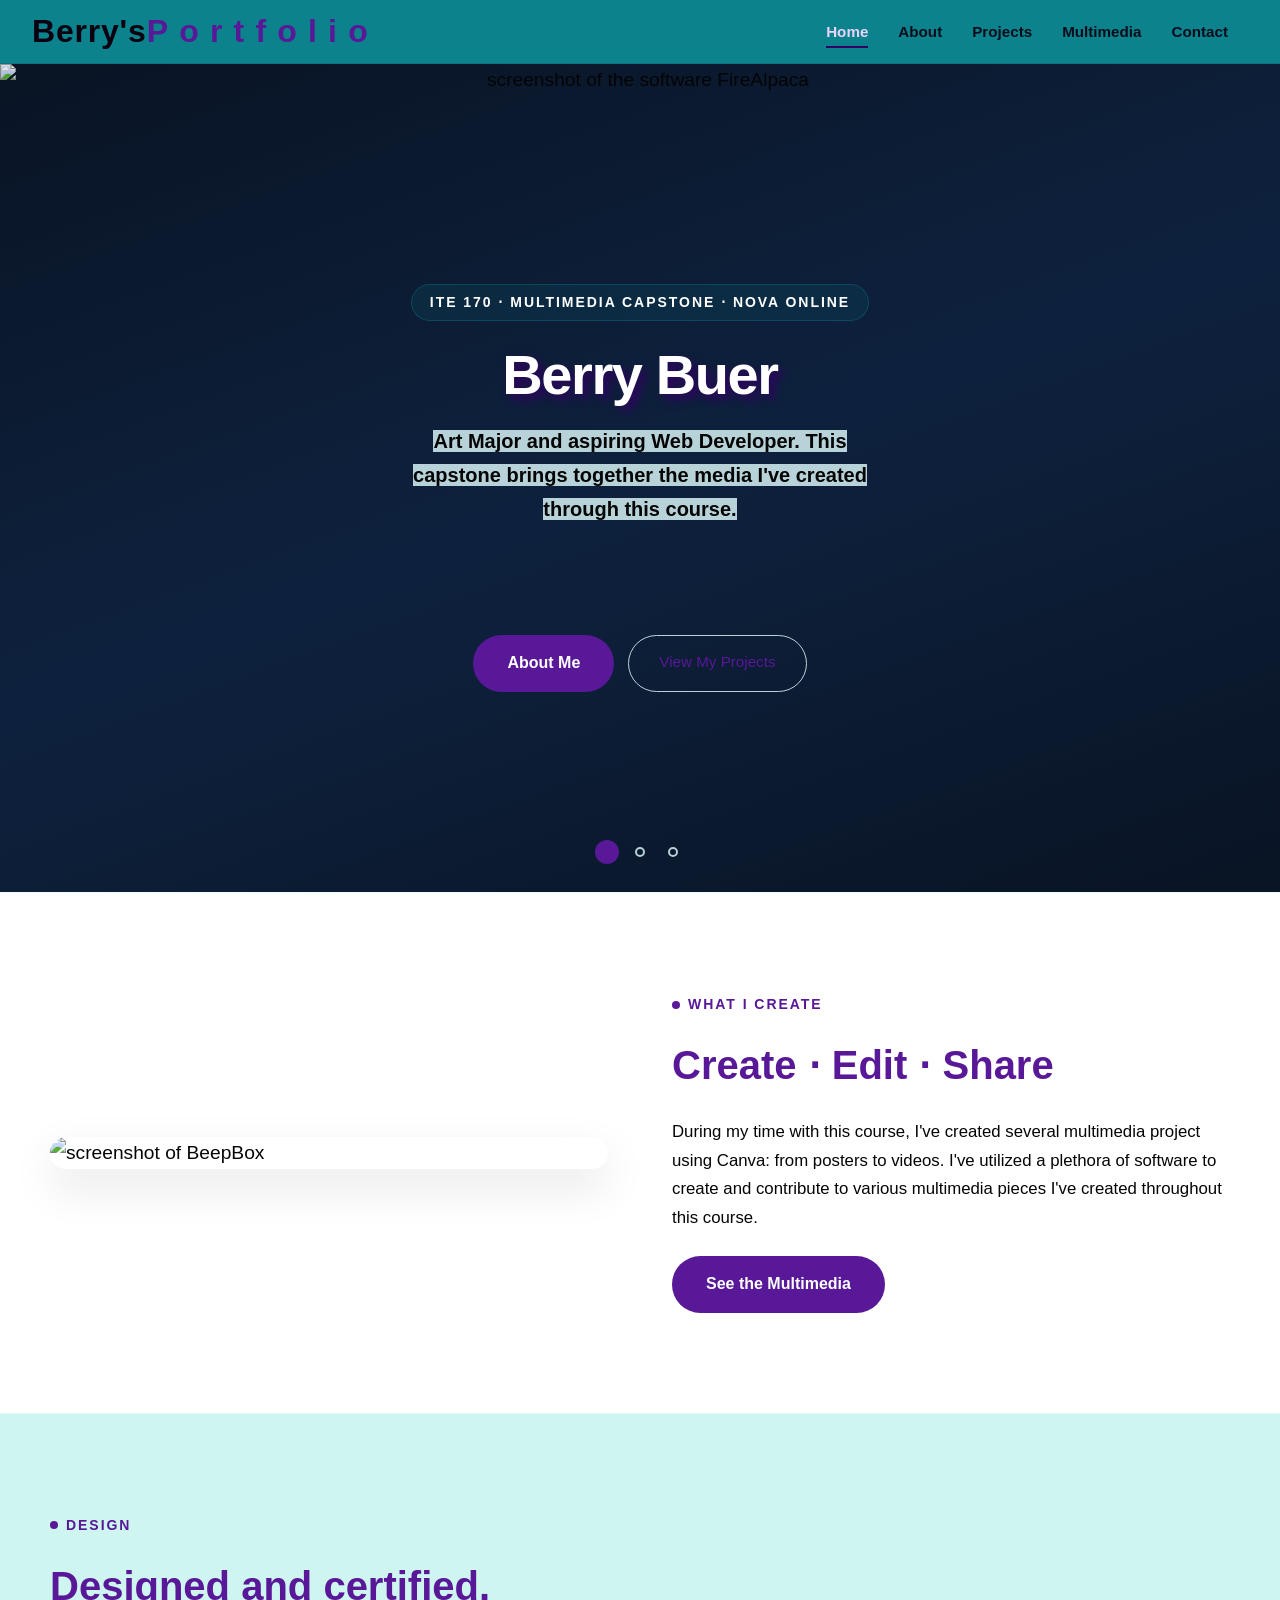
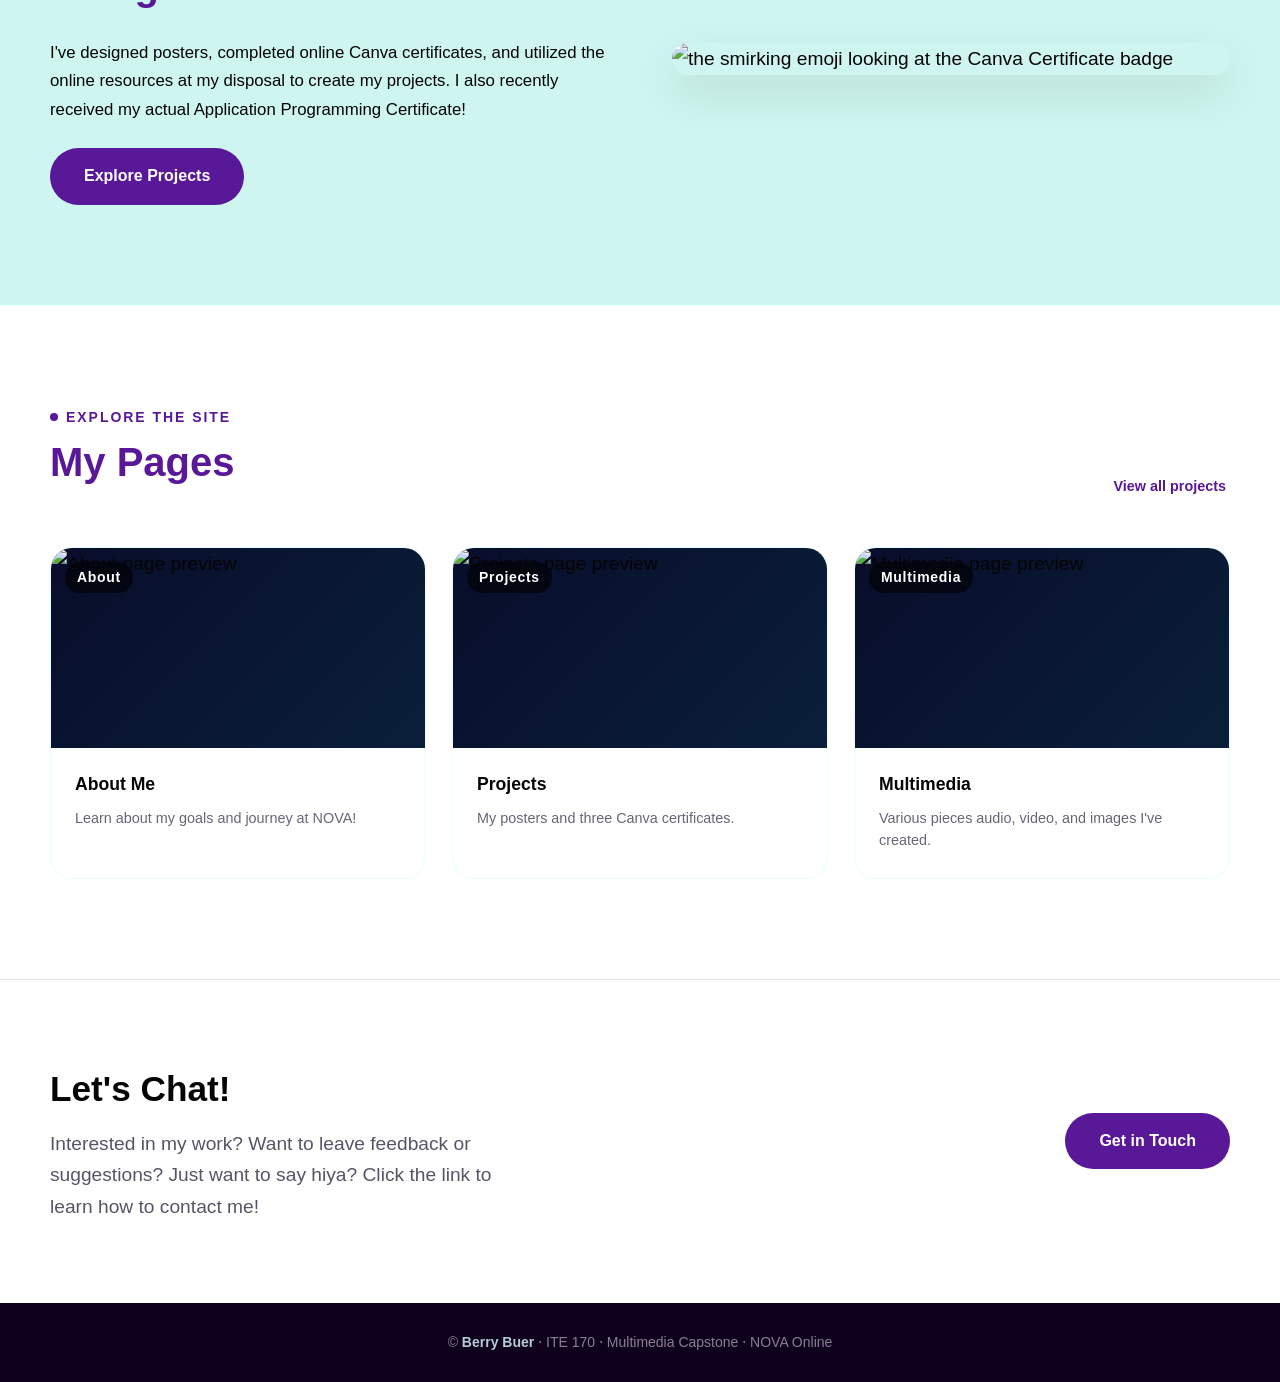
==== commit 7abd0946: "module 12 update Major Content updates to home page or index.html CSS updated image files will be " ====
--- a/index.html
+++ b/index.html
@@ -38,12 +38,7 @@
        scaleX(0) (zero width) and animates to full width when JS adds
        the "visible" class to the card. */
     .skill-bar-fill {
-      background: linear-gradient(90deg,
-          var(--accent) 0%,
-          #93c5fd 40%,
-          #ffffff 50%,
-          #93c5fd 60%,
-          var(--accent) 100%);
+      background: var(--skillGradient);
       background-size: 200% 100%;
       /* extra-wide gradient so shimmer can slide */
       animation: shimmer 3s linear infinite;
@@ -69,15 +64,15 @@
     /* Fallback dark-blue gradient backgrounds for each of the three slides,
        shown behind (or instead of) the slide images */
     .hero-slide:nth-child(1) {
-      background: linear-gradient(160deg, #0a1628 0%, #0f2545 50%, #0a1628 100%);
+      background: linear-gradient(160deg, rgb(10, 22, 40) 0%, rgb(15, 37, 69) 50%, rgb(10, 22, 40) 100%);
     }
 
     .hero-slide:nth-child(2) {
-      background: linear-gradient(160deg, #0c1a35 0%, #102040 50%, #080e20 100%);
+      background: linear-gradient(160deg, rgb(12, 26, 53) 0%, rgb(16, 32, 64) 50%, rgb(8, 14, 32) 100%);
     }
 
     .hero-slide:nth-child(3) {
-      background: linear-gradient(160deg, #080e20 0%, #0e1e38 50%, #0c1a35 100%);
+      background: linear-gradient(160deg, rgb(8, 14, 32) 0%, rgb(14, 30, 56) 50%, rgb(12, 26, 53) 100%);
     }
 
     /* Semi-transparent dark tint layered over the slide images (z-index: 2,
@@ -142,7 +137,7 @@
     .hero-sub {
       font-size: clamp(1rem, 2.2vw, 1.3rem);
 
-      color: var(--whiteShadow);
+      color: var(--whiteLight);
 
       max-width: 520px;
 
@@ -156,7 +151,6 @@
       display: flex;
       gap: 14px;
       justify-content: center;
-
       flex-wrap: wrap;
     }
 
@@ -175,7 +169,7 @@
       text-align: center;
       padding: 120px 24px 100px;
       overflow: hidden;
-      background: var(--mainText);
+      background: var(--accent-dark);
     }
 
     /* Each slide is stretched to fill the entire hero (inset: 0 = pin all
@@ -184,12 +178,10 @@
     .hero-slide {
       position: absolute;
       inset: 0;
-
       opacity: 0;
       transition: opacity 1.2s ease;
-
       z-index: 0;
-      background: var(--shadow);
+      background: var(--accent);
     }
 
     /* The slide JavaScript marks "active" fades in and sits on top */
@@ -221,7 +213,7 @@
       height: 9px;
       border-radius: 50%;
 
-      border: 2px solid rgba(255, 255, 255, 0.35);
+      border: 2px solid var(--whiteShadow);
 
       background: transparent;
 
@@ -263,17 +255,20 @@
     .slide-text h1,
     .slide-text h2 {
       font-size: clamp(2rem, 5vw, 3.5rem);
+      text-shadow: 5px 5px 10px var(--purpleShadow);
       font-weight: 900;
-      color: #fff;
+      color: var(--white);
       line-height: 1.15;
       margin-bottom: 16px;
       text-align: center;
     }
 
     /* Supporting paragraph under each slide headline */
-    .slide-text p {
+    .slide-text mark {
       font-size: clamp(1rem, 2vw, 1.25rem);
-      color: rgba(255, 255, 255, 0.7);
+      font-weight: 600;
+      color: var(--mainText);
+      background: var(--whiteLight);
       max-width: 520px;
       text-align: center;
       line-height: 1.7;
@@ -300,20 +295,19 @@
        depending on screen width */
     .section-heading {
       font-size: clamp(1.7rem, 3.2vw, 2.5rem);
-
       font-weight: 800;
       line-height: 1.15;
-      color: var(--mainText);
+      color: var(--accent);
       margin-bottom: 14px;
     }
 
     /* Gray descriptive paragraph under section headings */
     .section-sub {
       font-size: 1.05rem;
-      color: #556;
-
+      color: var(--mainText);
       line-height: 1.7;
       max-width: 600px;
+      font-weight: 500;
     }
 
     /* Generic centered content wrapper with a max width so text
@@ -321,15 +315,13 @@
     .inner {
       max-width: 1180px;
       margin: 0 auto;
-
       padding: 0 24px;
     }
 
     /* Base spacing for every big page section, with a thin divider on top */
     .section {
       padding: 100px 24px;
-
-      border-top: 1px solid var(--soft-border);
+      border-top: 1px solid var(--whiteLight);
     }
 
     /* Alternating section backgrounds: white vs. light gray */
@@ -338,7 +330,7 @@
     }
 
     .section.gray {
-      background: var(--bg);
+      background: var(--light-bg);
     }
 
     /* Two-column feature layout: image in one column, text in the other,
@@ -380,7 +372,7 @@
       width: 100%;
       min-height: 340px;
       border-radius: 24px;
-      background: linear-gradient(135deg, #080d2a, #0a1f3a);
+      background: var(--thirtyFive);
       box-shadow: var(--card-shadow);
       display: flex;
       align-items: center;
@@ -409,7 +401,7 @@
       position: absolute;
       inset: 7px;
       border-radius: 50%;
-      border: 2px solid rgba(255, 255, 255, 0.6);
+      border: 2px solid var(--whiteLight);
       background: transparent;
     }
 
@@ -437,7 +429,7 @@
 
     <!-- Site logo / brand name; links back to the home page.
          The <span> lets CSS color part of the name differently. -->
-    <a class="brand" href="index.html">My<span>Portfolio</span>
+    <a class="brand" href="index.html">Berry's<span>Portfolio</span>
     </a>
 
     <!-- Main navigation links, shown only on desktop-size screens.
@@ -470,11 +462,8 @@
        Every link also calls closeMobileNav() so the menu closes after you tap. -->
   <nav class="mobile-nav" id="mobileNav" aria-label="Mobile navigation">
 
-    <!-- "X" button in the corner that closes the drawer -->
-    <button class="mobile-nav-close" aria-label="Close navigation" onclick="closeMobileNav()">
-      &times;
-    </button>
-
+    <!-- "X" button in the corner that closes the drawer // i don't see it for some reasons-->
+    <button class="mobile-nav-close" aria-label="Close navigation" onclick="closeMobileNav()"></button>
     <!-- Small uppercase heading inside the drawer -->
     <span class="mobile-nav-label">Navigation</span>
 
@@ -507,25 +496,25 @@
 
       <!-- Slide 1 background image (starts visible because it has "active") -->
       <div class="hero-slide active">
-        <img src="https://placehold.co/1920x1080/e8e8ed/86868b?text=Slide%5Cn1" class="slide-media" alt="">
+        <img src="images/alpaca_planets.png" class="slide-media" alt="screenshot of the software FireAlpaca">
       </div>
 
       <!-- Slide 2 background image (hidden until JavaScript makes it active) -->
       <div class="hero-slide">
-        <img src="https://placehold.co/1920x1080/e8e8ed/86868b?text=Slide%5Cn2" class="slide-media" alt="">
+        <img src="images/peerIntoMyOrganization.png" class="slide-media" alt="screenshot of windows file explorer">
 
       </div>
 
       <!-- Slide 3 background image -->
       <div class="hero-slide">
-        <img src="https://placehold.co/1920x1080/e8e8ed/86868b?text=Slide%5Cn3" class="slide-media" alt="">
+        <img src="images/someOfMyCoding.png" class="slide-media" alt="a screenshot of html source code I wrote">
       </div>
 
       <!-- Text layer that sits on top of the slide images -->
       <div class="hero-content">
 
         <!-- Small pill-shaped badge above the headline -->
-        <span class="hero-eyebrow">ITE 170 · Multimedia Capstone · NOVA Annandale</span>
+        <span class="hero-eyebrow">ITE 170 &sdot; Multimedia Capstone &sdot; NOVA Online</span>
 
         <!-- Holds the three headline/paragraph pairs; only the "active" one is visible,
              and it changes together with the background slides -->
@@ -534,23 +523,21 @@
           <!-- Text for slide 1 (visible first) -->
           <div class="slide-text active">
             <!-- h1: the one main heading on this page (screen readers jump to it) -->
-            <h1>Your Name Here</h1>
-            <p>Multimedia creator. This capstone brings together my
-              song, video, images, and poster.</p>
+            <h1>Berry Buer</h1>
+            <mark>Art Major and aspiring Web Developer. This capstone brings together the media I've created through
+              this course.</mark>
           </div>
 
           <!-- Text for slide 2 -->
           <div class="slide-text">
             <h2>Sound, Video &amp; Image</h2>
-            <p>An original Suno song, a short video, and images I
-              created and edited myself.</p>
+            <mark>Some music, a short video, and images I created and edited myself.</mark>
           </div>
 
           <!-- Text for slide 3 -->
           <div class="slide-text">
             <h2>Design &amp; Certified Skills</h2>
-            <p>A poster, a midterm exam project, and three Canva
-              Design School certificates.</p>
+            <mark>A poster, a midterm exam project, and three Canva Design School certificates.</mark>
           </div>
 
         </div>
@@ -581,19 +568,17 @@
 
         <!-- Left column: placeholder screenshot image -->
         <div class="feature-visual">
-          <img class="feature-img" src="https://placehold.co/800x520/e8e8ed/86868b?text=Song+%26+Video"
-            alt="Song and video placeholder" loading="lazy">
+          <img class="feature-img" src="images/beepbox.png" alt="screenshot of BeepBox" loading="lazy">
         </div>
 
         <!-- Right column: label, heading, description, and button -->
         <div class="feature-text">
           <span class="section-label">What I Create</span>
-          <h2 class="section-heading">Create. Edit. Share.</h2>
+          <h2 class="section-heading">Create &sdot; Edit &sdot; Share</h2>
           <p class="section-sub">
-            For my multimedia capstone I wrote and produced an original
-            song with Suno, planned and edited a short video, and created
-            my own images. Each piece started with an idea and ended with
-            something I can share.
+            During my time with this course, I've created several multimedia project using Canva: from posters to
+            videos. I've utilized a plethora of software to create and contribute to various multimedia pieces I've
+            created throughout this course.
           </p>
           <a href="multimedia.html" class="btn-primary feature-btn">
             See the Multimedia <i class="ph ph-arrow-right" aria-hidden="true"></i>
@@ -611,8 +596,8 @@
 
         <!-- Image column -->
         <div class="feature-visual">
-          <img class="feature-img" src="https://placehold.co/800x520/e8e8ed/86868b?text=Poster+%26+Certificates"
-            alt="Poster and certificates placeholder" loading="lazy">
+          <img class="feature-img" src="images/awkward_photoshop.png"
+            alt="the smirking emoji looking at the Canva Certificate badge" loading="lazy">
         </div>
 
         <!-- Text column -->
@@ -620,9 +605,8 @@
           <span class="section-label">Design</span>
           <h2 class="section-heading">Designed and certified.</h2>
           <p class="section-sub">
-            I designed a poster, completed a midterm exam project, and
-            earned three Canva Design School certificates — proof of the
-            design skills behind everything else in this portfolio.
+            I've designed posters, completed online Canva certificates, and utilized the online resources at my disposal
+            to create my projects. I also recently received my actual Application Programming Certificate!
           </p>
           <a href="projects.html" class="btn-primary feature-btn">
             Explore Projects <i class="ph ph-arrow-right" aria-hidden="true"></i>
@@ -658,15 +642,14 @@
                loading="lazy" tells the browser to wait to load the image
                until it's about to scroll into view (faster page load). -->
           <div class="card-thumb">
-            <img src="https://placehold.co/600x400/e8e8ed/86868b?text=About+Me" alt="About page preview" loading="lazy">
+            <img src="images/berry_selfie_squashed.jpg" alt="About page preview" loading="lazy">
             <span class="card-tag">About</span>
           </div>
 
           <!-- Card text: title and short description -->
           <div class="card-body">
             <h3>About Me</h3>
-
-            <p>Get to know who I am — my background, my multimedia skills, and my capstone.</p>
+            <p>Learn about my goals and journey at NOVA!</p>
           </div>
 
         </a>
@@ -674,26 +657,24 @@
         <!-- Card 2: links to the Projects page -->
         <a href="projects.html" class="project-card fade-up">
           <div class="card-thumb">
-            <img src="https://placehold.co/600x400/e8e8ed/86868b?text=Projects" alt="Projects page preview"
-              loading="lazy">
+            <img src="images/badge.png" alt="Projects page preview" loading="lazy">
             <span class="card-tag">Projects</span>
           </div>
           <div class="card-body">
             <h3>Projects</h3>
-            <p>My poster, midterm exam, and three Canva certificates.</p>
+            <p>My posters and three Canva certificates.</p>
           </div>
         </a>
 
         <!-- Card 3: links to the Multimedia page -->
         <a href="multimedia.html" class="project-card fade-up">
           <div class="card-thumb">
-            <img src="https://placehold.co/600x400/e8e8ed/86868b?text=Multimedia" alt="Multimedia page preview"
-              loading="lazy">
+            <img src="images/browser_audacity_video.png" alt="Multimedia page preview" loading="lazy">
             <span class="card-tag">Multimedia</span>
           </div>
           <div class="card-body">
             <h3>Multimedia</h3>
-            <p>My Suno song, my video, and the images I created.</p>
+            <p>Various pieces audio, video, and images I've created.</p>
           </div>
         </a>
 
@@ -709,10 +690,10 @@
 
         <!-- Invitation heading and message -->
         <div class="cta-text">
-          <h2>Let's connect.</h2>
+          <h2>Let's Chat!</h2>
           <p>
-            Interested in my work, want to give feedback, or just want to say hello?
-            I'd love to hear from you.
+            Interested in my work? Want to leave feedback or suggestions? Just want to say hiya?
+            Click the link to learn how to contact me!
           </p>
         </div>
 
@@ -805,24 +786,17 @@
     // Opens the mobile menu: slides the drawer in, shows the dark overlay,
     // and locks the page so it can't scroll behind the open menu
     function openMobileNav() {
-
       document.getElementById('mobileNav').classList.add('open');
-
       document.getElementById('mobileOverlay').classList.add('show');
-
       document.body.style.overflow = 'hidden';
     }
 
     // Closes the mobile menu: slides the drawer out, hides the overlay,
     // and lets the page scroll again
     function closeMobileNav() {
-
       document.getElementById('mobileNav').classList.remove('open');
-
       document.getElementById('mobileOverlay').classList.remove('show');
-
       document.body.style.overflow = '';
-
     }
 
     // Keyboard shortcut: pressing the Escape key closes the mobile menu
--- a/css/style.css
+++ b/css/style.css
@@ -4,272 +4,58 @@
 
 the index.css header doesn't match the rest of the headers
 */
+.thumb-gradient-purple {
+    background: linear-gradient(135deg, rgb(128, 64, 112), rgb(74, 144, 226));
+}
+
+.thumb-gradient-sunset {
+    background: linear-gradient(135deg, #ff7a59, #ffb347, #ffd86b);
+}
+
+.thumb-gradient-mint {
+    background: linear-gradient(135deg, #10b981, #06b6d4);
+}
+
+.thumb-gradient-ink {
+    background: linear-gradient(135deg, #1f1f3a, #5a2c4f);
+}
+
+/* Optional solid-color thumbnail backgrounds */
+.thumb-solid-purple {
+    background: var(--purple);
+}
+
+.thumb-solid-blue {
+    background: var(--blue);
+}
+
+.thumb-solid-ink {
+    background: var(--accent-dark);
+}
 
 :root {
     /* fill with our own colors and whatnot */
-    --bg: rgb(245, 245, 247);
-    --mainText: rgb(17, 17, 17);
-
+    --test: rgb(255, 0, 255);
+    --bg: rgba(0, 0, 255, .2);
+    --light-bg: rgba(0, 200, 175, .1);
     --white: rgb(255, 255, 255);
     --purple: rgb(233, 212, 255);
-    --accent-dark: rgb(233, 212, 255);
+    --purpleShadow: rgb(50, 0, 100);
+    --accent-dark: rgb(10, 0, 15);
     --accent: rgb(88, 24, 152);
     --blue: rgb(11, 130, 140);
     --soft-border: rgb(224, 224, 229);
 
     --whiteShadow: rgba(255, 255, 255, .5);
+    --whiteLight: rgba(225, 255, 255, .8);
     --shadow: rgba(0, 0, 0, 0.1);
     --card-shadow: 0 18px 45px var(--shadow);
-    /* soft drop shadow used on cards/images */
-
     --soft-border: rgb(224, 224, 229);
-}
-
-/* ===== @KEYFRAMES ANIMATIONS =====
-   Reusable named animations. Each one defines the "frames" of a motion;
-   an element plays it via the animation: property. */
-
-/* float — gentle up-and-down bobbing (used on the hero eyebrow badge) */
-@keyframes float {
-
-    0%,
-    100% {
-        transform: translateY(0);
-    }
-
-    50% {
-        transform: translateY(-6px);
-    }
-}
-
-/* pulse-glow — a purple ring that expands outward and fades, like a
-       ripple (used on the active slideshow dot and the section-label dot) */
-@keyframes pulse-glow {
-
-    0%,
-    100% {
-        box-shadow: 0 0 0 0 color-mix(in srgb, var(--purple) 60%, transparent);
-    }
-
-    50% {
-        box-shadow: 0 0 0 8px color-mix(in srgb, var(--purple) 0%, transparent);
-    }
-}
-
-/* shimmer — slides a wide gradient across an element so a highlight
-       appears to sweep over it (used on the skill progress bars) */
-@keyframes shimmer {
-    0% {
-        background-position: -200% 0;
-    }
-
-    100% {
-        background-position: 200% 0;
-    }
-}
-
-/* wiggle — quick left-right rotation shake (used on skill icons on hover) */
-@keyframes wiggle {
-
-    0%,
-    100% {
-        transform: rotate(0deg);
-    }
-
-    25% {
-        transform: rotate(-8deg);
-    }
-
-    75% {
-        transform: rotate(8deg);
-    }
-}
-
-/* arrow-nudge — nudges an element 4px right and back (for arrow icons) */
-@keyframes arrow-nudge {
-
-    0%,
-    100% {
-        transform: translateX(0);
-    }
-
-    50% {
-        transform: translateX(4px);
-    }
-}
-
-/* scroll-bounce — small downward bounce with a fade, for a
-       "scroll down" indicator */
-@keyframes scroll-bounce {
-
-    0%,
-    100% {
-        transform: translateY(0);
-        opacity: .5;
-    }
-
-    50% {
-        transform: translateY(8px);
-        opacity: 1;
-    }
-}
-
-/* Aurora animation: slides the gradient layers from one corner to the
-       other and back (the "alternate" keyword above reverses it) */
-@keyframes aurora {
-    0% {
-        background-position: 0% 0%, 100% 100%, 50% 50%;
-    }
-
-    100% {
-        background-position: 100% 100%, 0% 0%, 50% 50%;
-    }
-}
-
-/* Animation for [.page-hero.hero-gradient::before]: over 14s the gradient layers move
-       from one corner to the opposite corner, then reverse (alternate). */
-@keyframes pj-aurora {
-    0% {
-        background-position: 0% 0%, 100% 100%, 50% 50%;
-    }
-
-    100% {
-        background-position: 100% 100%, 0% 0%, 50% 50%;
-    }
-}
-
-/* Gentle bobbing motion: element floats up 5px and back down */
-@keyframes pj-float {
-
-    0%,
-    100% {
-        transform: translateY(0);
-    }
-
-    50% {
-        transform: translateY(-5px);
-    }
-}
-
-/* Pulsing glow: a purple ring expands outward and fades away,
-       like a ripple, then repeats. */
-@keyframes pj-pulse-glow {
-
-    0%,
-    100% {
-        box-shadow: 0 0 0 0 color-mix(in srgb, var(--purple) 50%, transparent);
-    }
-
-    50% {
-        box-shadow: 0 0 0 8px color-mix(in srgb, var(--purple) 0%, transparent);
-    }
-}
-
-/* Slowly drifts the gradient blobs from one corner to the other and
-       back (the animation alternates direction) */
-@keyframes mm-aurora {
-    0% {
-        background-position: 0% 0%, 100% 100%, 50% 50%;
-    }
-
-    100% {
-        background-position: 100% 100%, 0% 0%, 50% 50%;
-    }
-}
-
-/* Flip the cursor's border color on and off to make it blink */
-@keyframes blink {
-
-    0%,
-    100% {
-        border-color: var(--purple);
-    }
-
-    50% {
-        border-color: transparent;
-    }
-}
-
-/* Gentle 5px up-and-down bob (used on the hero eyebrow below) */
-@keyframes mm-float {
-
-    0%,
-    100% {
-        transform: translateY(0);
-    }
-
-    50% {
-        transform: translateY(-5px);
-    }
-}
-
-/* Soft purple ring that expands outward and fades, like a radar ping
-       (used on the section-label dot below) */
-@keyframes mm-pulse-glow {
-
-    0%,
-    100% {
-        box-shadow: 0 0 0 0 color-mix(in srgb, var(--purple) 50%, transparent);
-    }
-
-    50% {
-        box-shadow: 0 0 0 8px color-mix(in srgb, var(--purple) 0%, transparent);
-    }
-}
-
-/* Animation: slides the gradient layers from one corner to the other
-       and back (14s, forever), creating the drifting-light effect. */
-@keyframes ct-aurora {
-    0% {
-        background-position: 0% 0%, 100% 100%, 50% 50%;
-    }
-
-    100% {
-        background-position: 100% 100%, 0% 0%, 50% 50%;
-    }
-}
-
-/* ===== SCROLL ANIMATION (FADE-UP) =====
-   Works together with the IntersectionObserver JavaScript in index.html:
-   elements start invisible and shifted down; when they scroll into view,
-   JS adds the "visible" class and they fade + slide up into place. */
-
-/* Starting state: invisible and pushed 36px down */
-.fade-up {
-    opacity: 0;
-
-    transform: translateY(36px);
-
-    transition: opacity .8s ease, transform .8s ease;
-}
-
-/* Final state (added by JS): fully visible, back in normal position */
-.fade-up.visible {
-    opacity: 1;
-
-    transform: translateY(0);
-}
-
-/* Stagger effect: sibling fade-up elements (like the three project
-       cards) each wait slightly longer, so they animate one after another */
-.fade-up:nth-child(2) {
-    transition-delay: .08s;
-}
-
-.fade-up:nth-child(3) {
-    transition-delay: .16s;
-}
-
-.fade-up:nth-child(4) {
-    transition-delay: .24s;
-}
-
-.fade-up:nth-child(5) {
-    transition-delay: .32s;
-}
-
-.fade-up:nth-child(6) {
-    transition-delay: .40s;
+
+    --mainText: rgb(5, 5, 5);
+
+    --skillGradient: linear-gradient(90deg, var(--accent) 0%, rgb(147, 197, 253) 40%, rgb(255, 255, 255) 50%, rgb(147, 197, 253) 60%, var(--accent) 100%);
+    --thirtyFive: linear-gradient(135deg, rgb(8, 13, 42), rgb(10, 31, 58));
 }
 
 /* ===== RESET & BASE STYLES ===== */
@@ -285,12 +71,261 @@
     scroll-behavior: smooth;
 }
 
+/* ===== @KEYFRAMES ANIMATIONS =====
+   Reusable named animations. Each one defines the "frames" of a motion;
+   an element plays it via the animation: property. */
+
+/* float — gentle up-and-down bobbing (used on the hero eyebrow badge) */
+@keyframes float {
+
+    0%,
+    100% {
+        transform: translateY(0);
+    }
+
+    50% {
+        transform: translateY(-6px);
+    }
+}
+
+/* pulse-glow — a purple ring that expands outward and fades, like a
+       ripple (used on the active slideshow dot and the section-label dot) */
+@keyframes pulse-glow {
+
+    0%,
+    100% {
+        box-shadow: 0 0 0 0 color-mix(in srgb, var(--purpleShadow) 60%, transparent);
+    }
+
+    50% {
+        box-shadow: 0 0 0 8px color-mix(in srgb, var(--purpleShadow) 0%, transparent);
+    }
+}
+
+/* shimmer — slides a wide gradient across an element so a highlight
+       appears to sweep over it (used on the skill progress bars) */
+@keyframes shimmer {
+    0% {
+        background-position: -200% 0;
+    }
+
+    100% {
+        background-position: 200% 0;
+    }
+}
+
+/* wiggle — quick left-right rotation shake (used on skill icons on hover) */
+@keyframes wiggle {
+
+    0%,
+    100% {
+        transform: rotate(0deg);
+    }
+
+    25% {
+        transform: rotate(-8deg);
+    }
+
+    75% {
+        transform: rotate(8deg);
+    }
+}
+
+/* arrow-nudge — nudges an element 4px right and back (for arrow icons) */
+@keyframes arrow-nudge {
+
+    0%,
+    100% {
+        transform: translateX(0);
+    }
+
+    50% {
+        transform: translateX(4px);
+    }
+}
+
+/* scroll-bounce — small downward bounce with a fade, for a
+       "scroll down" indicator */
+@keyframes scroll-bounce {
+
+    0%,
+    100% {
+        transform: translateY(0);
+        opacity: .5;
+    }
+
+    50% {
+        transform: translateY(8px);
+        opacity: 1;
+    }
+}
+
+/* Aurora animation: slides the gradient layers from one corner to the
+       other and back (the "alternate" keyword above reverses it) */
+@keyframes aurora {
+    0% {
+        background-position: 0% 0%, 100% 100%, 50% 50%;
+    }
+
+    100% {
+        background-position: 100% 100%, 0% 0%, 50% 50%;
+    }
+}
+
+/* Animation for [.page-hero.hero-gradient::before]: over 14s the gradient layers move
+       from one corner to the opposite corner, then reverse (alternate). */
+@keyframes pj-aurora {
+    0% {
+        background-position: 0% 0%, 100% 100%, 50% 50%;
+    }
+
+    100% {
+        background-position: 100% 100%, 0% 0%, 50% 50%;
+    }
+}
+
+/* Gentle bobbing motion: element floats up 5px and back down */
+@keyframes pj-float {
+
+    0%,
+    100% {
+        transform: translateY(0);
+    }
+
+    50% {
+        transform: translateY(-5px);
+    }
+}
+
+/* Pulsing glow: a purple ring expands outward and fades away,
+       like a ripple, then repeats. */
+@keyframes pj-pulse-glow {
+
+    0%,
+    100% {
+        box-shadow: 0 0 0 0 color-mix(in srgb, var(--purpleShadow) 50%, transparent);
+    }
+
+    50% {
+        box-shadow: 0 0 0 8px color-mix(in srgb, var(--purpleShadow) 0%, transparent);
+    }
+}
+
+/* Slowly drifts the gradient blobs from one corner to the other and
+       back (the animation alternates direction) */
+@keyframes mm-aurora {
+    0% {
+        background-position: 0% 0%, 100% 100%, 50% 50%;
+    }
+
+    100% {
+        background-position: 100% 100%, 0% 0%, 50% 50%;
+    }
+}
+
+/* Flip the cursor's border color on and off to make it blink */
+@keyframes blink {
+
+    0%,
+    100% {
+        border-color: var(--purpleShadow);
+    }
+
+    50% {
+        border-color: transparent;
+    }
+}
+
+/* Gentle 5px up-and-down bob (used on the hero eyebrow below) */
+@keyframes mm-float {
+
+    0%,
+    100% {
+        transform: translateY(0);
+    }
+
+    50% {
+        transform: translateY(-5px);
+    }
+}
+
+/* Soft purple ring that expands outward and fades, like a radar ping
+       (used on the section-label dot below) */
+@keyframes mm-pulse-glow {
+
+    0%,
+    100% {
+        box-shadow: 0 0 0 0 color-mix(in srgb, var(--purple) 50%, transparent);
+    }
+
+    50% {
+        box-shadow: 0 0 0 8px color-mix(in srgb, var(--purple) 0%, transparent);
+    }
+}
+
+/* Animation: slides the gradient layers from one corner to the other
+       and back (14s, forever), creating the drifting-light effect. */
+@keyframes ct-aurora {
+    0% {
+        background-position: 0% 0%, 100% 100%, 50% 50%;
+    }
+
+    100% {
+        background-position: 100% 100%, 0% 0%, 50% 50%;
+    }
+}
+
+/* ===== SCROLL ANIMATION (FADE-UP) =====
+   Works together with the IntersectionObserver JavaScript in index.html:
+   elements start invisible and shifted down; when they scroll into view,
+   JS adds the "visible" class and they fade + slide up into place. */
+
+/* Starting state: invisible and pushed 36px down */
+.fade-up {
+    opacity: 0;
+
+    transform: translateY(36px);
+
+    transition: opacity .8s ease, transform .8s ease;
+}
+
+/* Final state (added by JS): fully visible, back in normal position */
+.fade-up.visible {
+    opacity: 1;
+
+    transform: translateY(0);
+}
+
+/* Stagger effect: sibling fade-up elements (like the three project
+       cards) each wait slightly longer, so they animate one after another */
+.fade-up:nth-child(2) {
+    transition-delay: .08s;
+}
+
+.fade-up:nth-child(3) {
+    transition-delay: .16s;
+}
+
+.fade-up:nth-child(4) {
+    transition-delay: .24s;
+}
+
+.fade-up:nth-child(5) {
+    transition-delay: .32s;
+}
+
+.fade-up:nth-child(6) {
+    transition-delay: .40s;
+}
+
+/* primary semantic code */
 body {
     font-family: -apple-system, BlinkMacSystemFont, "Segoe UI", Roboto, sans-serif;
     background: var(--light-bg);
     color: var(--mainText);
     overflow-x: hidden;
     line-height: 1.65;
+    font-size: 1.2rem;
 }
 
 img,
@@ -311,7 +346,7 @@
     left: 0;
     width: 100%;
     height: 64px;
-    background: var(--whiteShadow);
+    background: var(--blue);
     backdrop-filter: blur(20px);
     -webkit-backdrop-filter: blur(20px);
     border-bottom: 1px solid var(--shadow);
@@ -320,7 +355,7 @@
 /* ===== FOOTER ===== */
 /* Dark strip at the very bottom with faint white text */
 footer {
-    background: #060611;
+    background: rgb(15, 0, 30);
     color: var(--whiteShadow);
     text-align: center;
     padding: 28px 24px;
@@ -335,21 +370,22 @@
 
 /* Footer name, slightly brighter than the rest of the footer line */
 footer strong {
-    color: var(--whiteShadow);
+    color: var(--whiteLight);
 }
 
 /* Site logo text ("YourName") in the top-left corner */
 .brand {
     font-weight: 800;
-    font-size: 1rem;
-    letter-spacing: .02em;
+    font-size: clamp(1rem, 4vw, 2rem);
+    letter-spacing: clamp(0.02rem, 4vw, 0.05rem);
     text-decoration: none;
-    color: var(--blue);
+    color: var(--accent-dark);
 }
 
 /* The <span> half of the logo gets the accent color */
 .brand span {
     color: var(--accent);
+    letter-spacing: clamp(0.5rem, 4vw, 0.7rem);
 }
 
 /* Logo hover: letters tighten together and the accent word turns blue */
@@ -359,21 +395,24 @@
 
 .brand:hover {
     letter-spacing: 0;
+    color: var(--accent)
 }
 
 .brand span {
     transition: color .3s ease;
+    transition: letter-spacing .3s ease;
 }
 
 .brand:hover span {
-    color: var(--blue);
+    color: var(--accent);
+    letter-spacing: 0;
 }
 
 /* Row of desktop nav links. margin-left: auto pushes the whole
        group to the right side of the header. */
 .desktop-nav {
     display: flex;
-    gap: 28px;
+    gap: 30px;
     font-size: .95rem;
     font-weight: 500;
     /* had to copy these margins to the other files since they didn't match*/
@@ -384,24 +423,50 @@
 /* Individual nav links: slightly faded until you interact with them */
 .desktop-nav a {
     text-decoration: none;
-    color: var(--mainText);
-    opacity: .8;
+    color: var(--accent-dark);
+    opacity: .9;
+    font-weight: 800;
     transition: opacity .2s, color .2s;
 }
 
-/* On hover: full opacity and blue color */
 .desktop-nav a:hover {
     opacity: 1;
-    color: var(--blue);
+    color: var(--accent);
 }
 
 /* The link for the page you're currently on: purple and bolder */
 .desktop-nav a.active {
     color: var(--purple);
     opacity: 1;
-    font-weight: 600;
-}
-
+}
+
+/* Animated underline for desktop nav links: an ::after bar starts at
+       0 width in the center, then grows to full width on hover.
+       (Purple, not blue, for the active page's link.) */
+.desktop-nav a {
+    position: relative;
+}
+
+.desktop-nav a::after {
+    content: "";
+    position: absolute;
+    left: 50%;
+    bottom: -4px;
+    width: 0;
+    height: 2px;
+    background: var(--purple);
+    transition: width .3s ease, left .3s ease;
+}
+
+.desktop-nav a:hover::after,
+.desktop-nav a.active::after {
+    width: 100%;
+    left: 0;
+}
+
+.desktop-nav a.active::after {
+    background: var(--purple);
+}
 
 /* Hamburger menu button. display: none hides it on desktop —
        the 900px media query at the bottom switches it to display: flex
@@ -411,22 +476,19 @@
     width: 38px;
     height: 38px;
     border-radius: 10px;
-    border: 1.5px solid rgba(0, 0, 0, 0.12);
-    background: var(--white);
-
+    border: 1.5px solid var(--shadow);
+    background: var(--purple);
     cursor: pointer;
-
     align-items: center;
     justify-content: center;
     flex-direction: column;
     gap: 5px;
-
     transition: background .2s;
 }
 
 /* Light gray tint when hovering the hamburger button */
 .mobile-toggle:hover {
-    background: #eef0f6;
+    border-width: 2px;
 }
 
 /* The three hamburger lines: only ONE <span class="bar"> exists in the
@@ -437,13 +499,9 @@
 .mobile-toggle .bar::after {
     width: 20px;
     height: 2px;
-
-    background: var(--mainText);
-
+    background: var(--accent-dark);
     border-radius: 2px;
-
     display: block;
-
     transition: transform .3s, opacity .3s;
 }
 
@@ -484,7 +542,7 @@
     max-width: 300px;
     height: 100vh;
     /* full viewport height */
-    background: var(--mainText);
+    background: var(--accent-dark);
     backdrop-filter: blur(24px);
     -webkit-backdrop-filter: blur(24px);
     display: flex;
@@ -555,12 +613,12 @@
 /* Large white menu links inside the drawer, each with a faint divider line */
 .mobile-nav a {
     text-decoration: none;
-    color: var(--whiteShadow);
+    color: var(--whiteLight);
     font-size: 1.5rem;
     font-weight: 700;
     margin-bottom: 6px;
     padding: 10px 0;
-    border-bottom: 1px solid var(--whiteShadow);
+    border-bottom: 1px solid var(--whiteLight);
     transition: color .2s, padding-left .2s;
     display: block;
 }
@@ -624,6 +682,8 @@
 .mobile-nav.open a:nth-of-type(5) {
     transition-delay: .34s;
 }
+
+
 
 /* Wrapper for the "Let's Connect" button. margin-top: auto pushes
        it all the way to the bottom of the flex-column drawer. */
@@ -639,7 +699,7 @@
     text-align: center;
     padding: 14px;
     background: var(--accent);
-    color: var(--blue) !important;
+    color: var(--whiteLight) !important;
 
     border-radius: 12px;
     font-size: 1rem !important;
@@ -647,6 +707,10 @@
     padding-left: 0 !important;
 }
 
+/* The "Get in Touch" pill slowly floats up and down forever */
+.page-hero-eyebrow {
+    animation: float 4s ease-in-out infinite;
+}
 
 
 /* The active slideshow dot pulses with the glowing ripple animation */
@@ -689,7 +753,6 @@
     background-size: 200% 100%;
     /* extra-wide gradient so shimmer can slide */
     animation: shimmer 3s linear infinite;
-
     transform-origin: left center;
     transform: scaleX(0);
     transition: transform 1.2s cubic-bezier(.2, .8, .2, 1);
@@ -753,15 +816,14 @@
     box-shadow: 0 28px 60px var(--shadow);
 }
 
-
 /* ===== BUTTONS ===== */
 /* Main pill-shaped purple button used for calls to action */
 .btn-primary {
     display: inline-block;
     padding: 14px 30px;
     border-radius: 999px;
-    background: var(--purple);
-    color: #fff;
+    background: var(--accent);
+    color: var(--white);
     text-decoration: none;
     font-weight: 600;
     font-size: .95rem;
@@ -771,7 +833,7 @@
 
 /* Darker purple + a small upward lift on hover */
 .btn-primary:hover {
-    background: var(--accent-dark);
+    background: var(--accent);
     transform: translateY(-3px);
 }
 
@@ -780,8 +842,8 @@
     display: inline-block;
     padding: 13px 30px;
     border-radius: 999px;
-    border: 1.5px solid var(--soft-border);
-    color: #444;
+    border: 1.5px solid var(--whiteLight);
+    color: var(--accent);
     text-decoration: none;
     font-weight: 500;
     font-size: .95rem;
@@ -789,13 +851,12 @@
 }
 
 .btn-secondary:hover {
-    border-color: #aaa;
-    color: #111;
+    border-color: var(--whiteLight);
+    color: var(--accent);
     transform: translateY(-3px);
 }
 
 /* hero images */
-
 /* ===== PAGE HERO (dark banner at the top of the page) ===== */
 /* position:relative makes this the anchor that the absolutely-positioned
        image and overlays inside it are measured against.
@@ -875,14 +936,14 @@
     font-weight: 700;
     letter-spacing: .14em;
     text-transform: uppercase;
-    color: #fff;
+    color: var(--white);
     background: rgba(20, 12, 30, .6);
     /* dark pill keeps white text readable (contrast 4.5:1+) */
-    border: 1px solid rgba(255, 255, 255, .25);
+    border: 1px solid var(--whiteShadow);
     padding: 8px 18px;
     border-radius: 999px;
     margin-bottom: 22px;
-    box-shadow: 0 10px 30px color-mix(in srgb, var(--purple) 35%, transparent);
+    box-shadow: 0 10px 30px color-mix(in srgb, var(--purpleShadow) 35%, transparent);
 }
 
 .page-hero-eyebrow i {
@@ -899,13 +960,13 @@
     font-weight: 900;
     line-height: 1.05;
     margin-bottom: 18px;
-    color: #fff;
+    color: var(--white);
 }
 
 /* Hero subtitle line */
 .page-hero p {
     font-size: 1.2rem;
-    color: #fff;
+    color: var(--white);
     max-width: 560px;
     margin: 0 auto;
 }
@@ -920,7 +981,7 @@
 
 .page-hero-icons i {
     font-size: 1.4rem;
-    color: #fff;
+    color: var(--white);
     width: 44px;
     height: 44px;
     border-radius: 50%;
@@ -936,7 +997,7 @@
 /* On hover the badge lifts up 4px and grows 8% */
 .page-hero-icons i:hover {
     transform: translateY(-4px) scale(1.08);
-    background: color-mix(in srgb, var(--purple) 35%, transparent);
+    background: color-mix(in srgb, var(--purpleShadow) 35%, transparent);
 }
 
 .hero {
@@ -979,7 +1040,7 @@
 
 /* The active page's underline is purple instead of blue */
 .desktop-nav a.active::after {
-    background: var(--purple);
+    background: var(--purpleShadow);
 }
 
 /* Shine sweep on the header CTA: a diagonal white streak (::before)
@@ -1036,8 +1097,8 @@
     display: inline-block;
     padding: 15px 34px;
     border-radius: 999px;
-    background: var(--purple);
-    color: #fff;
+    background: var(--accent);
+    color: var(--white);
     text-decoration: none;
     font-weight: 600;
     font-size: 1rem;
@@ -1046,9 +1107,9 @@
 
 /* Hover: darker purple, lifts 3px, and glows */
 .btn-primary:hover {
-    background: var(--accent-dark);
+    background: var(--accent);
     transform: translateY(-3px);
-    box-shadow: 0 12px 30px color-mix(in srgb, var(--purple) 40%, transparent);
+    box-shadow: 0 12px 30px color-mix(in srgb, var(--purpleShadow) 40%, transparent);
 }
 
 
@@ -1115,10 +1176,10 @@
 .project-card.fade-up.visible:hover {
     /* .fade-up.visible would otherwise cancel the lift */
     transform: translateY(-8px);
-    border-color: color-mix(in srgb, var(--purple) 35%, transparent);
+    border-color: color-mix(in srgb, var(--purpleShadow) 35%, transparent);
     box-shadow:
         0 18px 45px rgba(0, 0, 0, 0.10),
-        0 0 0 3px color-mix(in srgb, var(--purple) 8%, transparent);
+        0 0 0 3px color-mix(in srgb, var(--purpleShadow) 8%, transparent);
 }
 
 /* Card tag badge lifts, grows, and turns purple when the card is hovered */
@@ -1153,53 +1214,10 @@
 
 .feature-visual .placeholder:hover {
     transform: perspective(900px) rotateY(-4deg) rotateX(2deg) translateY(-4px);
-    box-shadow: 0 28px 60px rgba(0, 0, 0, 0.18);
-}
-
-/* Mobile menu links start invisible and shifted right... */
-.mobile-nav a {
-    opacity: 0;
-    transform: translateX(20px);
-    transition: color .2s, padding-left .2s,
-        opacity .4s ease, transform .4s ease;
-}
-
-/* ...and slide into place when the drawer opens */
-.mobile-nav.open a {
-    opacity: 1;
-    transform: translateX(0);
-}
-
-/* Each link waits a bit longer than the one above it,
-       creating a cascading entrance effect */
-.mobile-nav.open a:nth-of-type(1) {
-    transition-delay: .10s;
-}
-
-.mobile-nav.open a:nth-of-type(2) {
-    transition-delay: .16s;
-}
-
-.mobile-nav.open a:nth-of-type(3) {
-    transition-delay: .22s;
-}
-
-.mobile-nav.open a:nth-of-type(4) {
-    transition-delay: .28s;
-}
-
-.mobile-nav.open a:nth-of-type(5) {
-    transition-delay: .34s;
-}
-
-/* Hovering the hamburger button squeezes its lines to 70% width */
-.mobile-toggle:hover .bar {
-    transform: scaleX(.7);
-}
-
-.mobile-toggle .bar {
-    transition: transform .3s ease;
-}
+    box-shadow: 0 28px 60px var(--accent);
+}
+
+
 
 /* Adds a small pulsing purple dot (::before) to the left of every
        section label; padding-left makes room for it */
@@ -1275,7 +1293,7 @@
     position: absolute;
     inset: 7px;
     border-radius: 50%;
-    border: 2px solid rgba(255, 255, 255, 0.6);
+    border: 2px solid var(--whiteShadow);
     background: transparent;
 }
 
@@ -1301,13 +1319,13 @@
 
 /* Header CTA hover: darker color and a small upward lift */
 .header-cta:hover {
-    background: var(--accent-dark);
+    background: var(--accent);
     transform: translateY(-2px);
 }
 
 .cta-band {
     background: var(--white);
-    border-top: 1px solid var(--soft-border);
+    border-top: 1px solid var(--whiteLight);
     padding: 80px 24px;
 }
 
@@ -1330,7 +1348,7 @@
 }
 
 .cta-text p {
-    color: #555;
+    color: var(--mainText);
     max-width: 480px;
 }
 
@@ -1383,7 +1401,7 @@
     background: var(--white);
     border-radius: 22px;
 
-    border: 1px solid var(--soft-border);
+    border: 1px solid var(--whiteLight);
 
     overflow: hidden;
 
@@ -1408,12 +1426,9 @@
        zooming image from spilling out. */
 .card-thumb {
     height: 200px;
-
     position: relative;
-
     overflow: hidden;
-
-    background: linear-gradient(135deg, #0a1030, #0d1f40);
+    background: var(--thirtyFive);
 }
 
 /* Thumbnail image fills its box; object-fit: cover crops instead of
@@ -1435,34 +1450,7 @@
 
 /* Optional gradient background choices for card thumbnails
        (used when a card has no photo) */
-.thumb-gradient-purple {
-    background: linear-gradient(135deg, #804070, #4a90e2);
-}
-
-.thumb-gradient-sunset {
-    background: linear-gradient(135deg, #ff7a59, #ffb347, #ffd86b);
-}
-
-.thumb-gradient-mint {
-    background: linear-gradient(135deg, #10b981, #06b6d4);
-}
-
-.thumb-gradient-ink {
-    background: linear-gradient(135deg, #1f1f3a, #5a2c4f);
-}
-
-/* Optional solid-color thumbnail backgrounds */
-.thumb-solid-purple {
-    background: var(--purple);
-}
-
-.thumb-solid-blue {
-    background: var(--blue);
-}
-
-.thumb-solid-ink {
-    background: var(--mainText);
-}
+
 
 /* Big white text centered over a gradient/solid thumbnail
        (inset: 0 stretches it to cover the whole thumb area) */
@@ -1474,7 +1462,7 @@
     align-items: center;
     justify-content: center;
 
-    color: #fff;
+    color: var(--white);
     font-weight: 800;
     font-size: 1.6rem;
     letter-spacing: -.01em;
@@ -1510,7 +1498,7 @@
 
     background: rgba(0, 0, 0, 0.6);
 
-    color: #fff;
+    color: var(--white);
     font-size: .875rem;
     font-weight: 700;
     letter-spacing: .05em;
@@ -1582,7 +1570,7 @@
     font-weight: 700;
     font-size: .97rem;
     margin-bottom: 6px;
-    color: var(--mainText);
+    color: var(--accent-dark);
 }
 
 /* Short skill description text */
@@ -1667,24 +1655,26 @@
 
 /* ===== CLEANUP: styles moved out of inline style="" attributes ===== */
 .page-main {
-  padding-top: 64px;
+    padding-top: 64px;
 }
 
 /* Closing band: heading and text centered */
 .cta-centered {
-  justify-content: center;
+    justify-content: center;
 }
 
 .cta-centered .cta-text {
-  text-align: center;
-  width: 100%;
+    text-align: center;
+    width: 100%;
 }
 
 .cta-centered .cta-text p {
-  margin-left: auto;
-  margin-right: auto;
-}
-
+    margin-left: auto;
+    margin-right: auto;
+}
+
+/* due to many of these having styling in internal CSS, many have !important labels,
+so that they properly override and alter */
 /* Tablet & phone layout (screens 900px wide or less):
        swap desktop nav for the hamburger menu and stack
        side-by-side layouts into single columns */
@@ -1705,43 +1695,49 @@
         display: flex;
     }
 
+    /* CTA text and button stack vertically and center */
+    .cta-inner {
+        flex-direction: column;
+        text-align: center;
+    }
+
+    .bio-inner {
+        grid-template-columns: 1fr !important;
+    }
+
+    .bio-photo {
+        position: static !important;
+    }
+
     /* Feature sections collapse from two columns to one */
     .feature-inner {
-        grid-template-columns: 1fr;
-
+        grid-template-columns: 1fr !important;
         gap: 32px;
     }
 
     /* Undo the rtl column-swap trick — with only one column,
          the order doesn't need reversing anymore */
     .feature-inner.reverse {
-        direction: ltr;
-    }
-
-    /* CTA text and button stack vertically and center */
-    .cta-inner {
-        flex-direction: column;
-
-        text-align: center;
-    }
+        direction: ltr !important;
+    }
+
 
     /* Projects header stacks: heading above the "View all" link */
     .projects-header {
-        flex-direction: column;
-
-        align-items: flex-start;
+        flex-direction: column !important;
+        align-items: flex-start !important;
     }
 
     .photo-columns {
-        column-count: 2;
+        column-count: 2 !important;
     }
 
     .contact-inner {
-        grid-template-columns: 1fr;
+        grid-template-columns: 1fr !important;
     }
 
     .contact-form-wrap {
-        padding: 28px 22px;
+        padding: 28px 22px !important;
     }
 }
 
@@ -1768,19 +1764,19 @@
     }
 
     .lightbox-arrow.prev {
-        left: 10px;
+        left: 10px !important;
     }
 
     .lightbox-arrow.next {
-        right: 10px;
+        right: 10px !important;
     }
 
     .photo-columns {
-        column-count: 1;
+        column-count: 1 !important;
     }
 
     .page-hero {
-        padding: 100px 16px 60px;
+        padding: 100px 16px 60px !important;
     }
 }
 
@@ -1789,11 +1785,11 @@
        row contents wrap onto a second line instead of overflowing */
 @media (max-width:480px) {
     .glance-label {
-        width: auto;
+        width: auto !important;
     }
 
     .glance-row {
-        flex-wrap: wrap;
+        flex-wrap: wrap !important;
     }
 
 }
